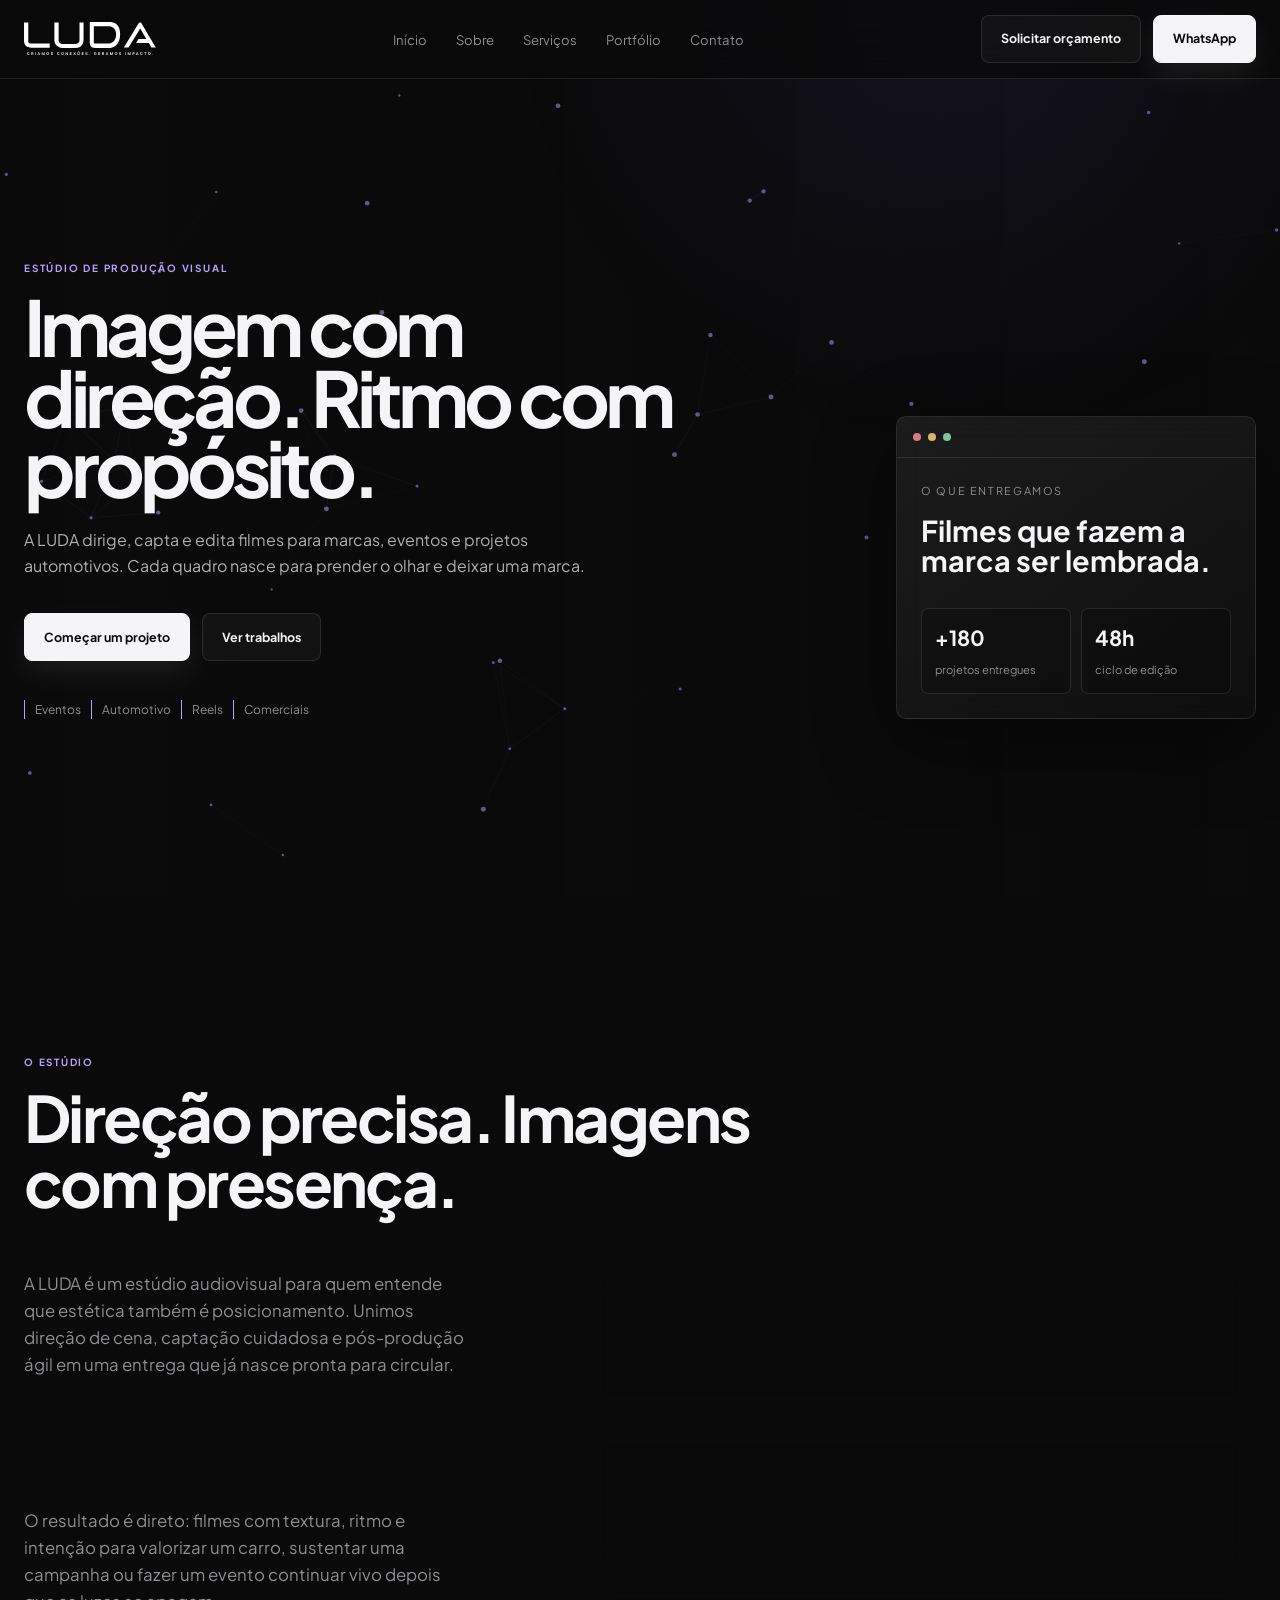
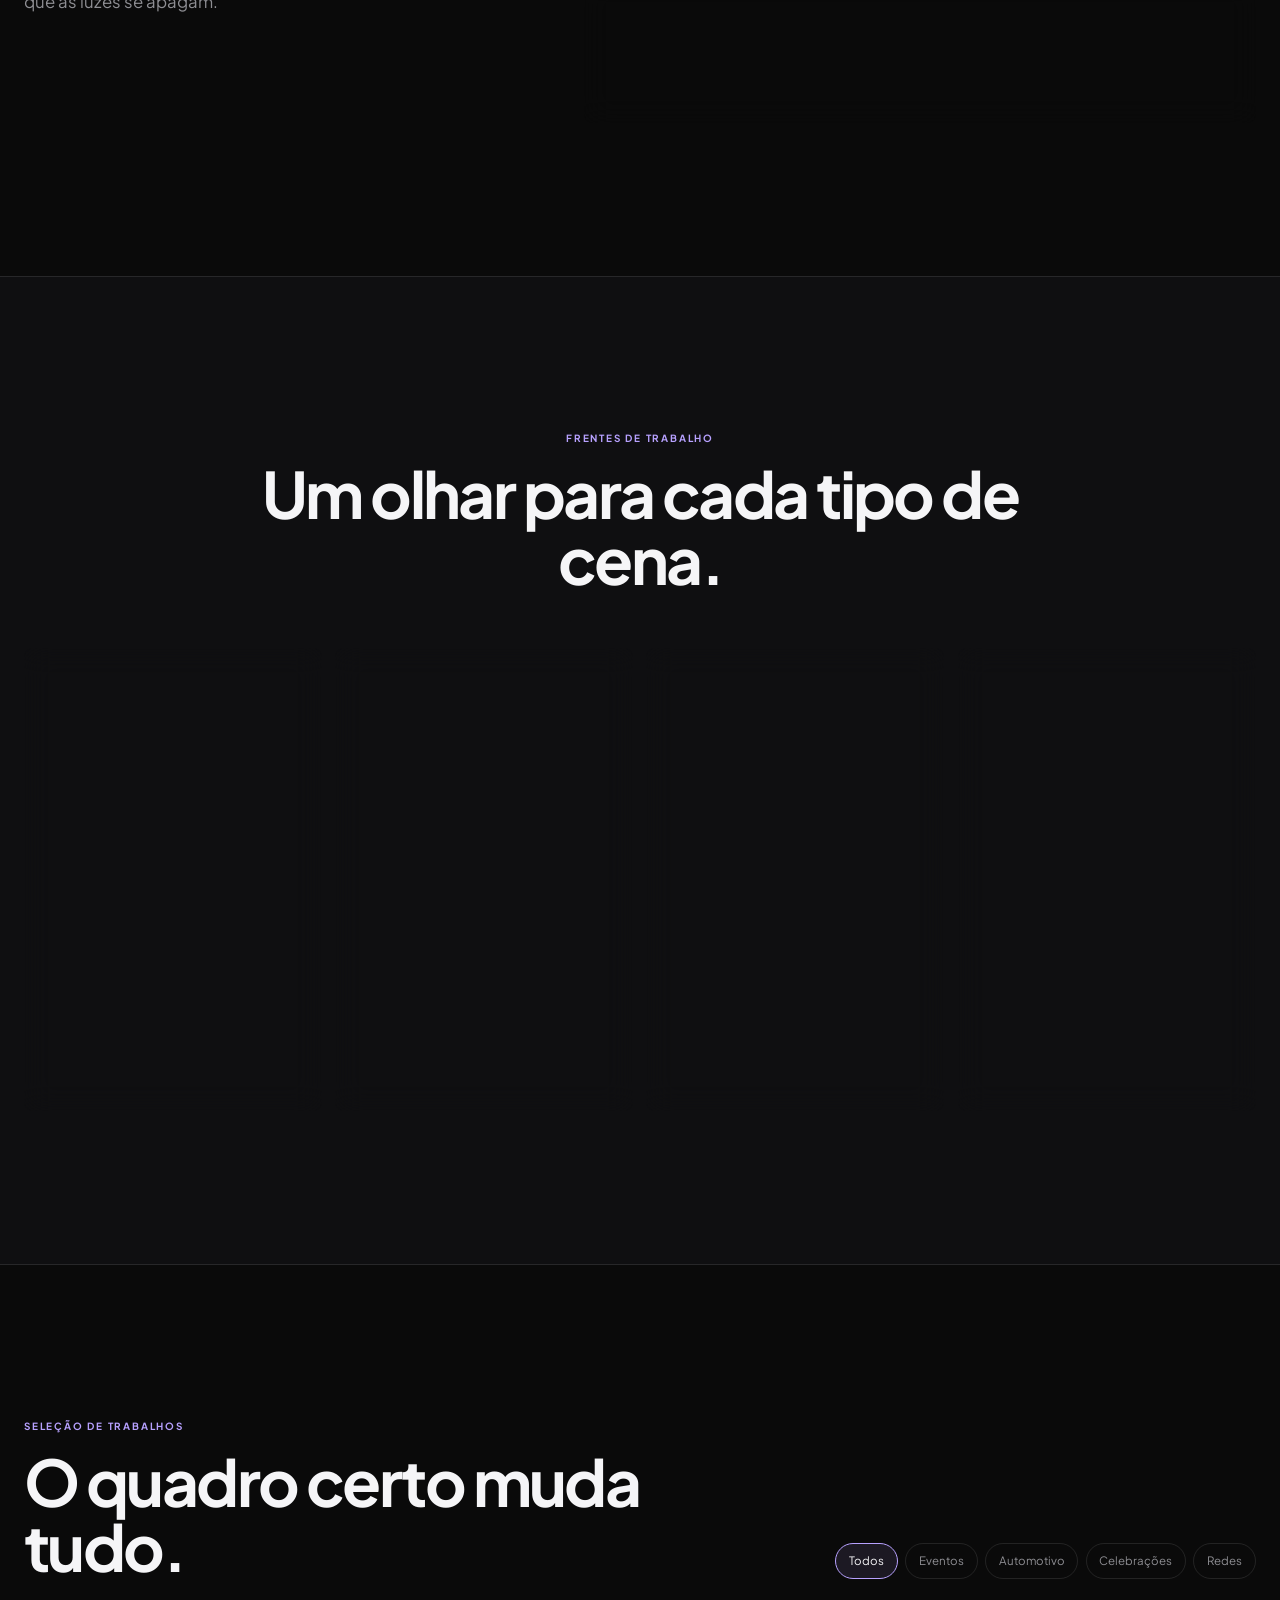
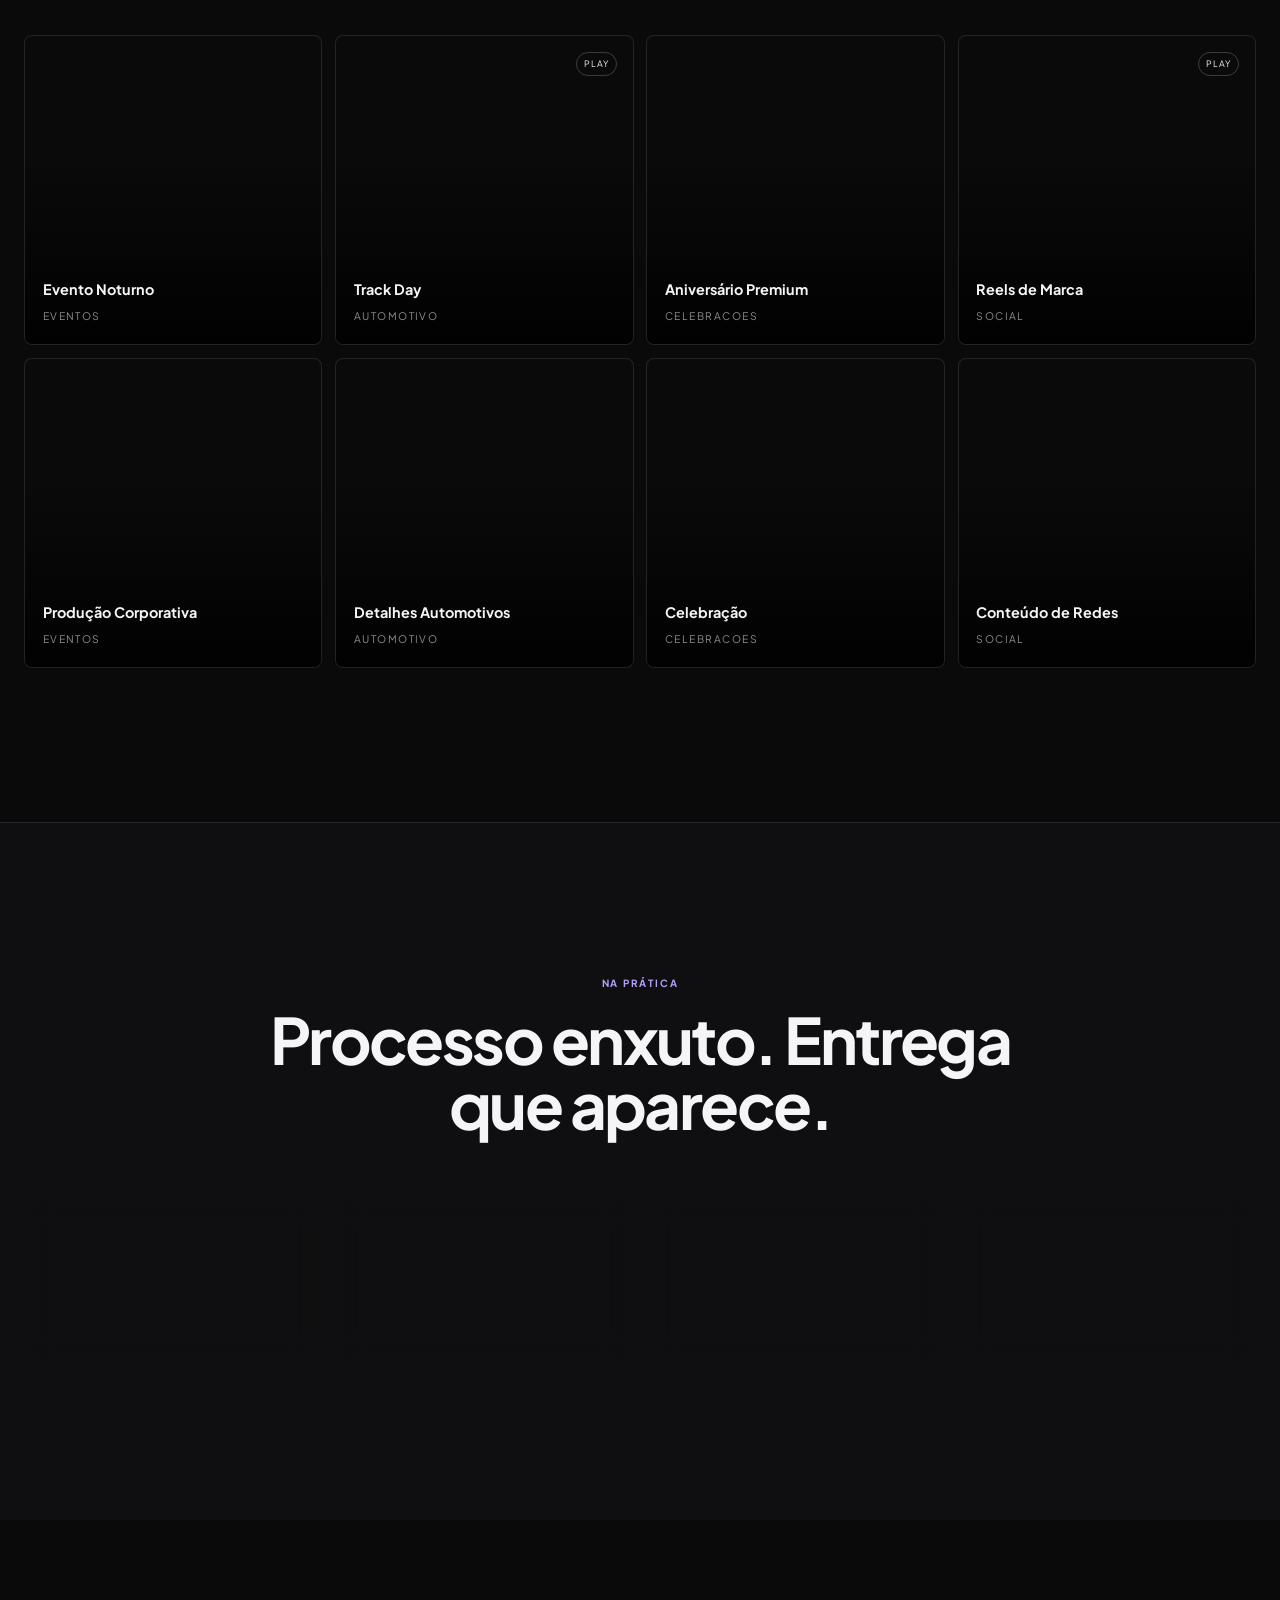
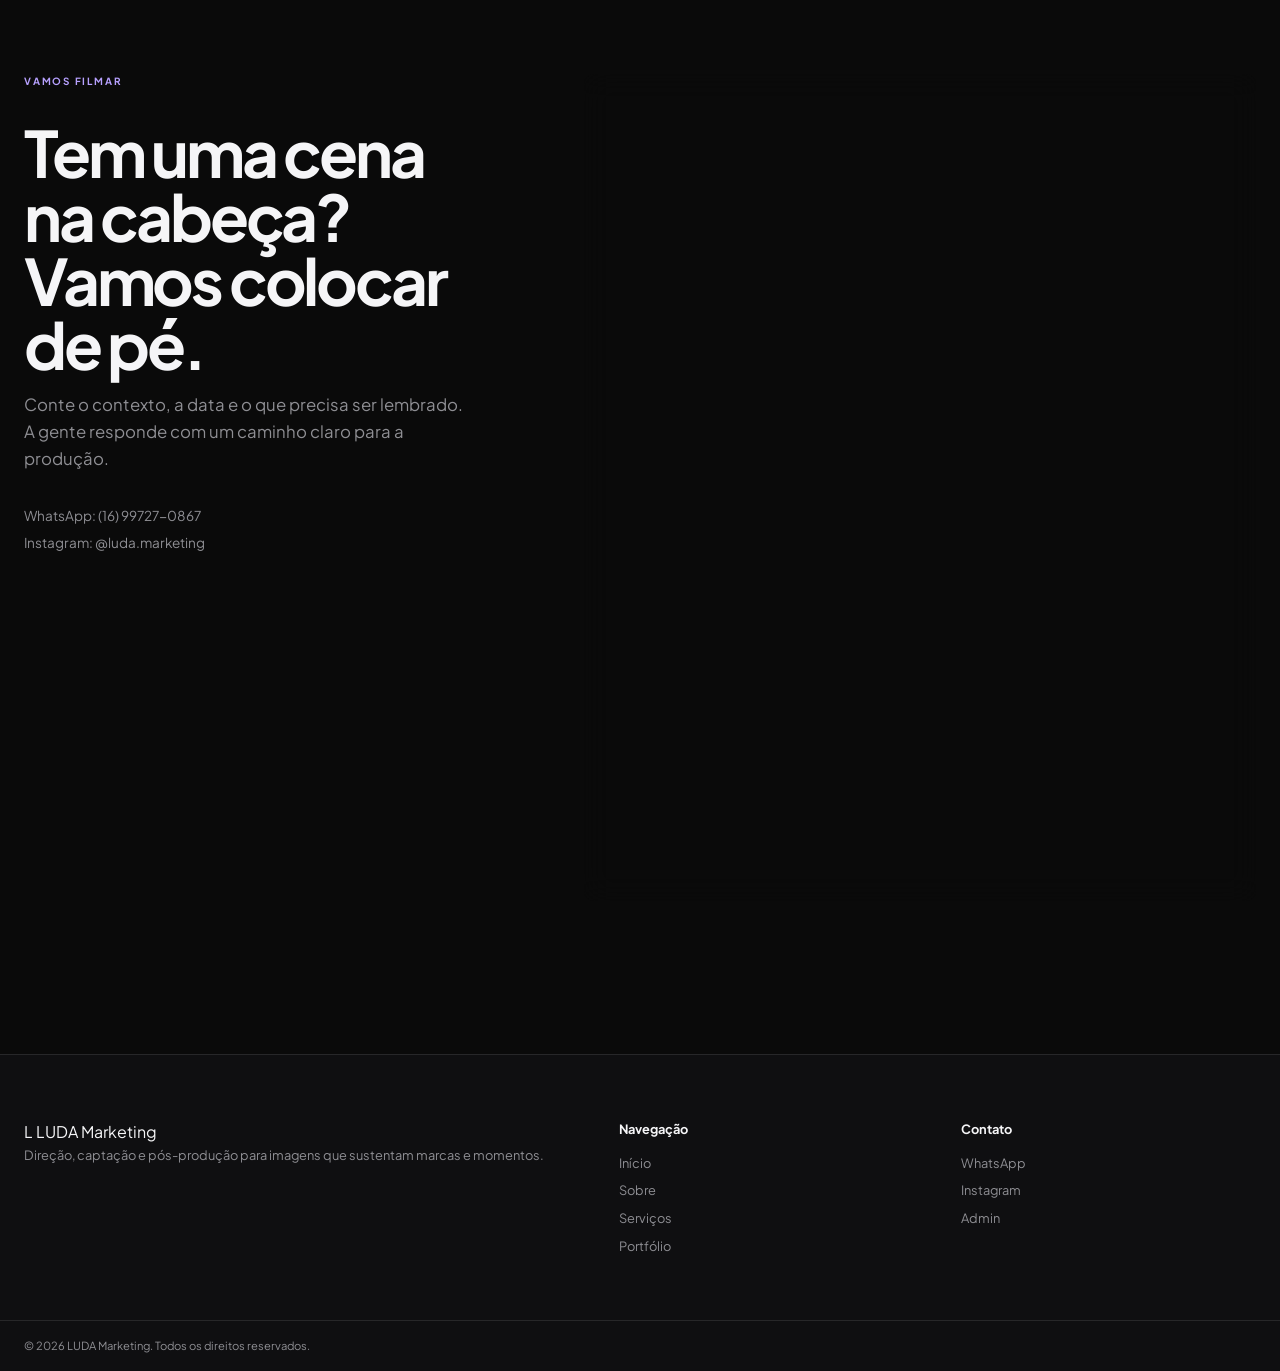
==== index.html @ 4f16ae22 "Initial LUDA Marketing website" ====
<!DOCTYPE html>
<html lang="pt-BR">
  <head>
    <meta charset="UTF-8" />
    <meta name="viewport" content="width=device-width, initial-scale=1.0" />
    <meta
      name="description"
      content="LUDA Marketing — direção, captação e pós-produção audiovisual para marcas, eventos e automotivo."
    />
    <title>LUDA Marketing</title>
    <link rel="preconnect" href="https://fonts.googleapis.com" />
    <link rel="preconnect" href="https://fonts.gstatic.com" crossorigin />
    <link
      href="https://fonts.googleapis.com/css2?family=Plus+Jakarta+Sans:wght@400;500;600;700;800&display=swap"
      rel="stylesheet"
    />
    <link rel="stylesheet" href="css/styles.css" />
  </head>
  <body>
    <header class="site-header">
      <div class="container nav-wrap">
        <a href="#top" class="brand" aria-label="LUDA Marketing home">
          <img class="brand-logo" src="assets/logo.svg" alt="LUDA Marketing" />
        </a>

        <nav class="main-nav" aria-label="Navegação principal">
          <a href="#inicio">Início</a>
          <a href="#sobre">Sobre</a>
          <a href="#servicos">Serviços</a>
          <a href="#portfolio">Portfólio</a>
          <a href="#contato">Contato</a>
        </nav>

        <div class="nav-actions">
          <a class="btn btn-ghost" href="#contato">Solicitar orçamento</a>
          <a class="btn btn-primary" href="https://wa.me/5516997270867" target="_blank" rel="noreferrer">WhatsApp</a>
        </div>

        <button type="button" class="menu-toggle" aria-label="Abrir menu" aria-expanded="false">
          <span></span>
          <span></span>
          <span></span>
        </button>
      </div>
    </header>

    <main id="inicio">
      <section class="hero section">
        <div class="hero-bg"></div>
        <canvas class="hero-network" id="heroNetwork" aria-hidden="true"></canvas>
        <div class="container hero-inner">
          <div class="hero-copy">
            <p class="eyebrow">Estúdio de produção visual</p>
            <h1>Imagem com direção. Ritmo com propósito.</h1>
            <p class="hero-text">
              A LUDA dirige, capta e edita filmes para marcas, eventos e projetos automotivos. Cada quadro
              nasce para prender o olhar e deixar uma marca.
            </p>

            <div class="hero-actions">
              <a class="btn btn-primary" href="#contato">Começar um projeto</a>
              <a class="btn btn-secondary" href="#portfolio">Ver trabalhos</a>
            </div>

            <ul class="hero-pills" aria-label="Especialidades">
              <li>Eventos</li>
              <li>Automotivo</li>
              <li>Reels</li>
              <li>Comerciais</li>
            </ul>
          </div>

          <div class="hero-panel">
            <div class="panel-card glass-card">
              <div class="panel-topline">
                <span class="dot dot-red"></span>
                <span class="dot dot-yellow"></span>
                <span class="dot dot-green"></span>
              </div>
              <div class="panel-body">
                <p class="panel-label">O que entregamos</p>
                <h2>Filmes que fazem a marca ser lembrada.</h2>
                <div class="panel-metrics">
                  <div>
                    <strong>+180</strong>
                    <span>projetos entregues</span>
                  </div>
                  <div>
                    <strong>48h</strong>
                    <span>ciclo de edição</span>
                  </div>
                </div>
              </div>
            </div>
          </div>
        </div>
      </section>

      <section id="sobre" class="section about">
        <div class="container">
          <div class="section-heading">
            <p class="eyebrow">O estúdio</p>
            <h2>Direção precisa. Imagens com presença.</h2>
          </div>

          <div class="about-grid">
            <div class="about-copy">
              <p>
                A LUDA é um estúdio audiovisual para quem entende que estética também é posicionamento. Unimos
                direção de cena, captação cuidadosa e pós-produção ágil em uma entrega que já nasce pronta para circular.
              </p>
              <p>
                O resultado é direto: filmes com textura, ritmo e intenção para valorizar um carro, sustentar uma
                campanha ou fazer um evento continuar vivo depois que as luzes se apagam.
              </p>
            </div>

            <div class="about-points">
              <div class="point-card">
                <span class="point-number">01</span>
                <h3>Direção de cena</h3>
                <p>Enquadramento, movimento e luz trabalhando a favor da história.</p>
              </div>

              <div class="point-card">
                <span class="point-number">02</span>
                <h3>Pós-produção precisa</h3>
                <p>Montagem, cor e sound design no ponto certo, sem excesso.</p>
              </div>

              <div class="point-card">
                <span class="point-number">03</span>
                <h3>Feito para circular</h3>
                <p>Filmes e cortes verticais pensados para atenção, autoridade e tração.</p>
              </div>
            </div>
          </div>
        </div>
      </section>

      <section id="servicos" class="section services">
        <div class="container">
          <div class="section-heading center">
            <p class="eyebrow">Frentes de trabalho</p>
            <h2>Um olhar para cada tipo de cena.</h2>
          </div>

          <div class="services-grid">
            <article class="service-card">
              <div class="service-visual visual-eventos"></div>
              <div class="service-copy">
                <h3>Eventos</h3>
                <p>O pulso do evento, a atmosfera e os momentos que merecem replay.</p>
                <ul>
                  <li>Coverage completo</li>
                  <li>Recortes para redes</li>
                  <li>Highlights premium</li>
                </ul>
              </div>
            </article>

            <article class="service-card">
              <div class="service-visual visual-automotivo"></div>
              <div class="service-copy">
                <h3>Garagens &amp; Automotivo</h3>
                <p>Textura, detalhe e movimento para colocar o carro no centro do quadro.</p>
                <ul>
                  <li>Ensaio em movimento</li>
                  <li>Detalhes premium</li>
                  <li>Vídeos de impacto</li>
                </ul>
              </div>
            </article>

            <article class="service-card">
              <div class="service-visual visual-aniversarios"></div>
              <div class="service-copy">
                <h3>Aniversários &amp; Celebrações</h3>
                <p>Uma narrativa íntima e elegante para a energia que não cabe em um álbum.</p>
                <ul>
                  <li>Captação emocional</li>
                  <li>Ritmo de edição</li>
                  <li>Momento sem perder energia</li>
                </ul>
              </div>
            </article>

            <article class="service-card">
              <div class="service-visual visual-social"></div>
              <div class="service-copy">
                <h3>Reels &amp; Teasers</h3>
                <p>Cortes verticais com começo, tensão e final. Conteúdo que segura a atenção.</p>
                <ul>
                  <li>Vídeos curtos</li>
                  <li>Reels e teasers</li>
                  <li>Conteúdo viralizável</li>
                </ul>
              </div>
            </article>
          </div>
        </div>
      </section>

      <section id="portfolio" class="section portfolio">
        <div class="container">
          <div class="section-heading inline-heading">
            <div>
              <p class="eyebrow">Seleção de trabalhos</p>
              <h2>O quadro certo muda tudo.</h2>
            </div>
            <div class="filter-group" aria-label="Filtros do portfólio">
              <button type="button" class="filter-btn active" data-filter="all">Todos</button>
              <button type="button" class="filter-btn" data-filter="eventos">Eventos</button>
              <button type="button" class="filter-btn" data-filter="automotivo">Automotivo</button>
              <button type="button" class="filter-btn" data-filter="celebracoes">Celebrações</button>
              <button type="button" class="filter-btn" data-filter="social">Redes</button>
            </div>
          </div>

          <div class="gallery-grid" id="galleryGrid"></div>
        </div>
      </section>

      <section class="section metrics">
        <div class="container">
          <div class="section-heading center">
            <p class="eyebrow">Na prática</p>
            <h2>Processo enxuto. Entrega que aparece.</h2>
          </div>

          <div class="metrics-grid">
            <div class="metric-card">
              <strong>4K</strong>
              <span>Captação em alta resolução</span>
            </div>
            <div class="metric-card">
              <strong>48h</strong>
              <span>prazo médio de edição</span>
            </div>
            <div class="metric-card">
              <strong>+180</strong>
              <span>projetos entregues</span>
            </div>
            <div class="metric-card">
              <strong>360°</strong>
              <span>da pré à pós-produção</span>
            </div>
          </div>
        </div>
      </section>

      <section id="contato" class="section contact">
        <div class="container contact-grid">
          <div class="contact-copy">
            <p class="eyebrow">Vamos filmar</p>
            <h2>Tem uma cena na cabeça? Vamos colocar de pé.</h2>
            <p>
              Conte o contexto, a data e o que precisa ser lembrado. A gente responde com um caminho claro para a produção.
            </p>
            <div class="contact-info">
              <a href="https://wa.me/5516997270867" target="_blank" rel="noreferrer">WhatsApp: (16) 99727-0867</a>
              <a href="https://instagram.com/luda.marketing" target="_blank" rel="noreferrer">Instagram: @luda.marketing</a>
            </div>
          </div>

          <form id="lead-form" class="lead-form" novalidate>
            <p class="contact-cta-label">Briefing rápido</p>
            <h3>Conte o que você precisa.</h3>
            <p class="form-intro">Ao enviar, suas respostas serão organizadas e abertas no WhatsApp da LUDA.</p>

            <div class="field-row">
              <label>
                <span>Seu nome</span>
                <input type="text" name="name" placeholder="Como podemos chamar você?" required />
              </label>
              <label>
                <span>WhatsApp</span>
                <input type="tel" name="phone" placeholder="(16) 99999-9999" required />
              </label>
            </div>

            <div class="field-row">
              <label>
                <span>Tipo de produção</span>
                <select name="service_type" required>
                  <option value="">Selecione</option>
                  <option value="Evento">Evento</option>
                  <option value="Automotivo">Automotivo</option>
                  <option value="Celebração">Celebração</option>
                  <option value="Reels e conteúdo para redes">Reels e conteúdo para redes</option>
                  <option value="Filme ou campanha de marca">Filme ou campanha de marca</option>
                </select>
              </label>
              <label>
                <span>Data prevista</span>
                <input type="date" name="event_date" />
              </label>
            </div>

            <label>
              <span>Local previsto</span>
              <input type="text" name="location" placeholder="Cidade, espaço ou estúdio" />
            </label>

            <label>
              <span>Assunto do projeto</span>
              <input type="text" name="subject" placeholder="Ex.: lançamento de carro, festa de 15 anos..." required />
            </label>

            <label>
              <span>Ideias e detalhes</span>
              <textarea name="message" rows="4" placeholder="Referências, quantidade de vídeos, duração ou qualquer detalhe importante..." required></textarea>
            </label>

            <button type="submit" class="btn btn-primary">Enviar orçamento pelo WhatsApp</button>
            <p id="form-message" class="form-message" aria-live="polite"></p>
          </form>
        </div>
      </section>
    </main>

    <footer class="site-footer">
      <div class="container footer-grid">
        <div>
          <a href="#top" class="brand footer-brand" aria-label="LUDA Marketing home">
            <span class="brand-mark">L</span>
            <span class="brand-text">LUDA</span>
            <span class="brand-sub">Marketing</span>
          </a>
          <p>Direção, captação e pós-produção para imagens que sustentam marcas e momentos.</p>
        </div>

        <div>
          <h3>Navegação</h3>
          <ul>
            <li><a href="#inicio">Início</a></li>
            <li><a href="#sobre">Sobre</a></li>
            <li><a href="#servicos">Serviços</a></li>
            <li><a href="#portfolio">Portfólio</a></li>
          </ul>
        </div>

        <div>
          <h3>Contato</h3>
          <ul>
            <li><a href="https://wa.me/5516997270867" target="_blank" rel="noreferrer">WhatsApp</a></li>
            <li><a href="https://instagram.com/luda.marketing" target="_blank" rel="noreferrer">Instagram</a></li>
            <li><a href="admin.html">Admin</a></li>
          </ul>
        </div>
      </div>

      <div class="footer-bottom">
        <div class="container">
          <p>© 2026 LUDA Marketing. Todos os direitos reservados.</p>
        </div>
      </div>
    </footer>

    <div id="lightbox" class="lightbox" aria-hidden="true">
      <button class="lightbox-close" aria-label="Fechar">×</button>
      <div class="lightbox-content">
        <div class="lightbox-header">
          <span class="lightbox-title" id="lightboxTitle">LUDA</span>
        </div>
        <img src="" alt="" id="lightboxImage" />
        <video id="lightboxVideo" controls playsinline></video>
        <div class="lightbox-nav">
          <button type="button" class="lightbox-arrow" id="lightboxPrev" aria-label="Imagem anterior">&#8249;</button>
          <button type="button" class="lightbox-arrow" id="lightboxNext" aria-label="Próxima imagem">&#8250;</button>
        </div>
      </div>
    </div>

    <script src="https://cdn.jsdelivr.net/npm/@supabase/supabase-js@2"></script>
    <script src="js/supabaseClient.js"></script>
    <script src="js/main.js"></script>
  </body>
</html>
---- css/styles.css ----
:root {
  --bg: #0a0a0a;
  --bg-soft: #0f0f11;
  --surface: rgba(28, 28, 31, 0.72);
  --text: #f5f5f7;
  --muted: #8e8e93;
  --line: rgba(255, 255, 255, 0.1);
  --line-bright: rgba(255, 255, 255, 0.2);
  --accent: #b7a1ff;
  --accent-strong: #8064e8;
  --success: #9ee6bd;
  --container: min(1240px, calc(100% - 3rem));
  --section-space: clamp(6rem, 12vw, 11rem);
  --ease: cubic-bezier(0.16, 1, 0.3, 1);
  --shadow: 0 24px 80px rgba(0, 0, 0, 0.42);
}

* { box-sizing: border-box; margin: 0; padding: 0; }
html { scroll-behavior: smooth; }
body { min-width: 320px; background: var(--bg); color: var(--text); font-family: 'Plus Jakarta Sans', sans-serif; line-height: 1.6; }
body::after { content: ''; position: fixed; inset: 0; pointer-events: none; z-index: 0; background: radial-gradient(circle at 75% 0%, rgba(128, 100, 232, .09), transparent 28rem); }
img { max-width: 100%; display: block; } a { color: inherit; text-decoration: none; } button, input, select, textarea { font: inherit; } button { cursor: pointer; }
.container { width: var(--container); margin: 0 auto; }
.section { padding: var(--section-space) 0; position: relative; }
.eyebrow { color: var(--accent); font-size: .62rem; font-weight: 700; letter-spacing: .18em; text-transform: uppercase; margin-bottom: .9rem; }
.section-heading { margin-bottom: 3.5rem; } .section-heading h2 { max-width: 760px; font-size: clamp(2.2rem, 5vw, 4.4rem); line-height: 1.02; letter-spacing: -.04em; font-weight: 700; } .section-heading.center { text-align: center; } .section-heading.center h2 { margin: 0 auto; }
.inline-heading { display: flex; justify-content: space-between; align-items: end; gap: 2rem; }
.site-header { position: sticky; top: 0; z-index: 100; background: rgba(10, 10, 10, .78); backdrop-filter: blur(18px); border-bottom: 1px solid var(--line); }
.nav-wrap { min-height: 78px; display: flex; align-items: center; justify-content: space-between; gap: 2rem; } .brand-logo { width: 132px; filter: grayscale(1) brightness(3); }
.main-nav { display: flex; gap: 1.8rem; color: var(--muted); font-size: .82rem; } .main-nav a, .contact-info a, .site-footer a { transition: color .4s var(--ease); } .main-nav a:hover, .main-nav a:focus-visible, .contact-info a:hover, .site-footer a:hover { color: var(--text); }
.nav-actions, .hero-actions, .submit-row { display: flex; flex-wrap: wrap; align-items: center; gap: .7rem; }
.btn { position: relative; overflow: hidden; display: inline-flex; align-items: center; justify-content: center; min-height: 48px; border: 1px solid var(--line); border-radius: 8px; padding: .75rem 1.2rem; font-size: .78rem; font-weight: 700; transition: transform .5s var(--ease), background .5s var(--ease), border-color .5s var(--ease), box-shadow .5s var(--ease); }
.btn::after { content: ''; position: absolute; inset: 0; background: linear-gradient(110deg, transparent 30%, rgba(255,255,255,.35), transparent 70%); transform: translateX(-130%); transition: transform .8s var(--ease); }
.btn:hover::after, .btn:focus-visible::after { transform: translateX(130%); }
.btn:hover, .btn:focus-visible { transform: translateY(-3px); border-color: var(--line-bright); } .btn-primary { color: #0a0a0a; background: var(--text); border-color: var(--text); box-shadow: 0 12px 30px rgba(255,255,255,.08); } .btn-primary:hover, .btn-primary:focus-visible { background: var(--accent); border-color: var(--accent); box-shadow: 0 16px 36px rgba(128,100,232,.22); } .btn-secondary, .btn-ghost { background: rgba(255,255,255,.035); color: var(--text); }
.menu-toggle { display: none; width: 44px; height: 44px; border: 1px solid var(--line); border-radius: 8px; background: transparent; } .menu-toggle span { display: block; width: 18px; height: 1px; margin: 4px auto; background: var(--text); }
.hero { min-height: min(850px, calc(100vh - 78px)); display: flex; align-items: center; overflow: hidden; isolation: isolate; } .hero-bg { position: absolute; inset: -4%; background: linear-gradient(90deg, rgba(10,10,10,.98) 0%, rgba(10,10,10,.84) 48%, rgba(10,10,10,.48)), url('https://images.unsplash.com/photo-1492684223066-81342ee5ff30?auto=format&fit=crop&w=1800&q=85') center/cover; filter: saturate(.55); animation: hero-drift 22s ease-in-out infinite alternate; transform: scale(1.04); } .hero-bg::after { content: ''; position: absolute; inset: 0; background: linear-gradient(105deg, transparent 20%, rgba(183,161,255,.08) 50%, transparent 80%); transform: translateX(-100%); animation: hero-sweep 14s ease-in-out infinite; } .hero-network { position: absolute; inset: 0; z-index: 0; width: 100%; height: 100%; opacity: .72; pointer-events: none; }
.hero-inner { position: relative; z-index: 1; display: grid; grid-template-columns: 1.25fr .75fr; gap: 4rem; align-items: end; } .hero-copy { max-width: 800px; } .hero-copy h1 { max-width: 680px; font-size: clamp(2.8rem, 6vw, 5.8rem); line-height: .92; letter-spacing: -.065em; margin-bottom: 1.5rem; } .hero-text { max-width: 570px; color: rgba(245,245,247,.7); font-size: 1rem; margin-bottom: 2.2rem; } .hero-actions { margin-bottom: 2.4rem; } .hero-pills { display: flex; flex-wrap: wrap; gap: .6rem; list-style: none; } .hero-pills li { color: var(--muted); border-left: 1px solid var(--accent); padding-left: .65rem; font-size: .75rem; }
.hero-panel { justify-self: end; width: min(100%, 360px); } .glass-card, .point-card, .service-card, .metric-card, .lead-form, .admin-card { background: linear-gradient(145deg, rgba(255,255,255,.075), rgba(255,255,255,.018)); border: 1px solid var(--line); box-shadow: var(--shadow); backdrop-filter: blur(14px); } .glass-card { border-radius: 10px; overflow: hidden; } .panel-topline { display: flex; gap: .45rem; padding: 1rem; border-bottom: 1px solid var(--line); } .dot { width: 8px; height: 8px; border-radius: 50%; background: var(--muted); } .dot-red { background: #d77c7c; } .dot-yellow { background: #d9b46c; } .dot-green { background: #7dc59b; } .panel-body { padding: 1.5rem; } .panel-label { color: var(--muted); font-size: .68rem; letter-spacing: .15em; text-transform: uppercase; } .panel-body h2 { font-size: 1.8rem; line-height: 1.05; margin: 1rem 0 2rem; } .panel-metrics { display: grid; grid-template-columns: 1fr 1fr; gap: .6rem; } .panel-metrics div { padding: .8rem; background: rgba(0,0,0,.2); border: 1px solid var(--line); border-radius: 7px; } .panel-metrics strong { display: block; font-size: 1.3rem; } .panel-metrics span { color: var(--muted); font-size: .7rem; }
.about-grid, .contact-grid { display: grid; grid-template-columns: .8fr 1.2fr; gap: 7rem; } .about-copy, .contact-copy { color: var(--muted); font-size: 1.05rem; } .about-copy { display: grid; gap: 1.4rem; } .about-points { display: grid; gap: .7rem; } .point-card { border-radius: 9px; padding: 1.5rem; transition: transform .5s var(--ease), border-color .5s var(--ease); } .point-card:hover { transform: translateX(8px); border-color: var(--line-bright); } .point-number { color: var(--accent); font-size: .7rem; letter-spacing: .16em; } .point-card h3 { margin: .7rem 0 .35rem; font-size: 1.1rem; } .point-card p { color: var(--muted); font-size: .88rem; }
.services { background: var(--bg-soft); border-block: 1px solid var(--line); } .services-grid { display: grid; grid-template-columns: repeat(4, 1fr); gap: .8rem; } .service-card { border-radius: 9px; overflow: hidden; transition: transform .6s var(--ease), border-color .6s var(--ease); } .service-card:hover { transform: translateY(-8px); border-color: var(--line-bright); } .service-visual { height: 230px; background-position: center; background-size: cover; filter: grayscale(.35); transition: transform .8s var(--ease), filter .8s var(--ease); } .service-card:hover .service-visual { transform: scale(1.04); filter: grayscale(0); } .visual-eventos { background-image: url('https://images.unsplash.com/photo-1511578314322-379afb476865?auto=format&fit=crop&w=900&q=80'); } .visual-automotivo { background-image: url('https://images.unsplash.com/photo-1503376780353-7e6692767b70?auto=format&fit=crop&w=900&q=80'); } .visual-aniversarios { background-image: url('https://images.unsplash.com/photo-1529156069898-49953e39b3ac?auto=format&fit=crop&w=900&q=80'); } .visual-social { background-image: url('https://images.unsplash.com/photo-1492691527719-9d1e07e534b4?auto=format&fit=crop&w=900&q=80'); } .service-copy { padding: 1.3rem; } .service-copy h3 { font-size: 1.05rem; margin-bottom: .6rem; } .service-copy p { min-height: 86px; color: var(--muted); font-size: .82rem; } .service-copy ul { list-style: none; display: grid; gap: .35rem; color: var(--muted); font-size: .72rem; } .service-copy li::before { content: '↗'; color: var(--accent); margin-right: .5rem; }
.filter-group { display: flex; flex-wrap: wrap; gap: .45rem; } .filter-btn { color: var(--muted); background: transparent; border: 1px solid var(--line); border-radius: 999px; padding: .5rem .8rem; font-size: .72rem; transition: all .4s var(--ease); } .filter-btn.active, .filter-btn:hover { color: var(--text); border-color: var(--accent); background: rgba(183,161,255,.1); }
.gallery-grid { display: grid; grid-template-columns: repeat(4, 1fr); gap: .8rem; } .gallery-item { min-height: 310px; position: relative; overflow: hidden; border: 1px solid var(--line); border-radius: 8px; background-position: center; background-size: cover; cursor: pointer; transition: transform .6s var(--ease), border-color .6s var(--ease); } .gallery-item::before { content: ''; position: absolute; inset: 0; background: linear-gradient(180deg, transparent 38%, rgba(0,0,0,.88)); transition: background .6s var(--ease); } .gallery-item:hover { transform: translateY(-6px); border-color: var(--line-bright); } .gallery-item:hover::before { background: linear-gradient(180deg, rgba(0,0,0,.08), rgba(0,0,0,.9)); } .gallery-meta { position: absolute; inset: auto 0 0; z-index: 1; padding: 1.1rem; } .gallery-meta strong { display: block; font-size: .9rem; } .gallery-meta span { color: var(--muted); font-size: .65rem; letter-spacing: .14em; text-transform: uppercase; } .gallery-item.video::after { content: 'PLAY'; position: absolute; top: 1rem; right: 1rem; color: var(--text); border: 1px solid var(--line-bright); border-radius: 999px; padding: .25rem .45rem; font-size: .55rem; letter-spacing: .1em; }
.metrics { background: var(--bg-soft); border-top: 1px solid var(--line); } .metrics-grid { display: grid; grid-template-columns: repeat(4, 1fr); gap: .8rem; } .metric-card { border-radius: 8px; padding: 2rem 1rem; text-align: center; } .metric-card strong { display: block; color: var(--text); font-size: clamp(2rem, 4vw, 3.5rem); letter-spacing: -.06em; } .metric-card span { color: var(--muted); font-size: .75rem; }
.contact-grid { align-items: start; } .contact-copy { display: grid; gap: 1rem; } .contact-copy h2 { color: var(--text); font-size: clamp(2.3rem, 5vw, 4.5rem); line-height: 1; letter-spacing: -.05em; } .contact-info { display: grid; gap: .35rem; margin-top: 1rem; font-size: .85rem; } .lead-form { border-radius: 10px; padding: 1.5rem; } .field-row { display: grid; grid-template-columns: 1fr 1fr; gap: 1rem; } .lead-form label, .form-stack label { display: grid; gap: .5rem; margin-bottom: 1rem; } .lead-form span, .form-stack span, .media-upload-field > span { color: var(--muted); font-size: .72rem; } .lead-form input, .lead-form select, .lead-form textarea, .form-stack input, .form-stack textarea, .form-stack select, .admin-form input, .admin-form textarea, .admin-form select { width: 100%; color: var(--text); background: rgba(0,0,0,.22); border: 1px solid var(--line); border-radius: 7px; padding: .85rem .9rem; outline: 0; transition: border-color .4s var(--ease), box-shadow .4s var(--ease); } .lead-form input:focus, .lead-form select:focus, .lead-form textarea:focus, .form-stack input:focus, .form-stack textarea:focus, .form-stack select:focus { border-color: var(--accent); box-shadow: 0 0 0 3px rgba(183,161,255,.12); }
.contact-cta { display: grid; align-content: center; gap: 1rem; min-height: 280px; padding: clamp(1.5rem, 4vw, 3rem); border: 1px solid var(--line); border-radius: 10px; background: linear-gradient(135deg, rgba(183,161,255,.14), rgba(255,255,255,.025) 55%); box-shadow: var(--shadow); } .contact-cta-label { color: var(--accent); font-size: .65rem; letter-spacing: .16em; text-transform: uppercase; } .contact-cta h3, .lead-form h3 { font-size: clamp(1.8rem, 4vw, 3rem); line-height: 1; letter-spacing: -.04em; margin-bottom: .7rem; } .contact-cta > p:not(.contact-cta-label), .form-intro { max-width: 440px; color: var(--muted); font-size: .85rem; } .lead-form .contact-cta-label { display: block; margin-bottom: .5rem; }
.form-message { min-height: 1.5rem; margin-top: .8rem; color: var(--muted); font-size: .8rem; } .form-message.success { color: var(--success); } .form-message.error { color: #ff9d9d; } .site-footer { padding-top: 4rem; background: var(--bg-soft); border-top: 1px solid var(--line); } .footer-grid { display: grid; grid-template-columns: 1.3fr .7fr .7fr; gap: 3rem; padding-bottom: 4rem; } .footer-brand { margin-bottom: 1rem; } .footer-grid p, .site-footer li { color: var(--muted); font-size: .8rem; } .site-footer h3 { margin-bottom: .8rem; font-size: .8rem; } .site-footer ul { list-style: none; display: grid; gap: .45rem; } .footer-bottom { padding: 1rem 0; border-top: 1px solid var(--line); color: var(--muted); font-size: .7rem; }
.lightbox { position: fixed; inset: 0; z-index: 200; display: none; align-items: center; justify-content: center; padding: 1rem; background: rgba(0,0,0,.94); } .lightbox.active { display: flex; } .lightbox-content { position: relative; width: min(100%, 1000px); display: grid; place-items: center; } .lightbox-content img, .lightbox-content video { width: 100%; max-height: 80vh; object-fit: contain; border: 1px solid var(--line); border-radius: 8px; background: #000; } .lightbox-header { position: absolute; top: -2.8rem; left: 0; } .lightbox-title { color: var(--text); font-size: .75rem; letter-spacing: .14em; text-transform: uppercase; } .lightbox-nav { position: absolute; inset: 50% 0 auto; display: flex; justify-content: space-between; transform: translateY(-50%); pointer-events: none; } .lightbox-arrow, .lightbox-close { display: grid; place-items: center; width: 44px; height: 44px; color: var(--text); background: rgba(10,10,10,.8); border: 1px solid var(--line-bright); border-radius: 50%; } .lightbox-nav button { pointer-events: auto; } .lightbox-close { position: absolute; top: 1rem; right: 1rem; z-index: 201; font-size: 1.2rem; }
.admin-shell { min-height: 100vh; display: flex; align-items: center; justify-content: center; padding: 5rem 1.5rem; } .admin-card { width: min(1100px, 100%); border-radius: 10px; overflow: hidden; } .admin-header { display: flex; justify-content: space-between; align-items: center; gap: 1rem; padding: 1.4rem 1.6rem; border-bottom: 1px solid var(--line); } .admin-grid { display: grid; grid-template-columns: .9fr 1.1fr; gap: 1rem; padding: 1rem; } .admin-panel, .admin-form, .login-card { padding: 1.3rem; border: 1px solid var(--line); border-radius: 8px; background: rgba(255,255,255,.025); } .login-card { width: min(460px, 100%); margin: auto; } .form-stack { display: grid; gap: .6rem; } .admin-list { list-style: none; display: grid; gap: .6rem; margin-top: 1rem; } .admin-list li { display: flex; justify-content: space-between; align-items: center; gap: .7rem; padding: .7rem; border: 1px solid var(--line); border-radius: 7px; font-size: .8rem; } .delete-btn { color: #ffc1c1; background: rgba(255,100,100,.08); border: 1px solid rgba(255,100,100,.25); border-radius: 6px; padding: .45rem .65rem; font-size: .7rem; }
.media-upload-field { display: grid; gap: .55rem; } .media-dropzone { display: grid; place-items: center; gap: .35rem; min-height: 140px; padding: 1.2rem; text-align: center; border: 1px dashed var(--accent); border-radius: 8px; background: rgba(183,161,255,.06); cursor: pointer; } .media-dropzone:hover, .media-dropzone.is-dragging { background: rgba(183,161,255,.15); } .media-dropzone small, .media-preview-details small { color: var(--muted); font-size: .7rem; } .media-dropzone input { display: none; } .media-preview-list { display: grid; gap: .5rem; } .media-preview { display: grid; grid-template-columns: 58px minmax(0,1fr) auto; align-items: center; gap: .7rem; padding: .5rem; border: 1px solid var(--line); border-radius: 7px; } .media-preview-thumb { width: 58px; height: 48px; object-fit: cover; border-radius: 5px; background: #000; } .media-preview-details { min-width: 0; display: grid; gap: .15rem; } .media-preview-details strong { overflow: hidden; text-overflow: ellipsis; white-space: nowrap; font-size: .75rem; }
.hidden { display: none !important; } .reveal { opacity: 0; transform: translateY(28px); transition: opacity .9s var(--ease), transform .9s var(--ease); } .reveal.is-visible { opacity: 1; transform: none; } .stagger-item { transition-delay: calc(var(--index, 0) * 80ms); }
@keyframes hero-drift { 0% { transform: scale(1.04) translate3d(0, 0, 0); } 100% { transform: scale(1.1) translate3d(-1.5%, -1%, 0); } }
@keyframes hero-sweep { 0%, 35% { transform: translateX(-100%); opacity: 0; } 48% { opacity: 1; } 65%, 100% { transform: translateX(100%); opacity: 0; } }
@keyframes panel-float { 0%, 100% { transform: translateY(0); } 50% { transform: translateY(-10px); } }
.hero-panel { animation: panel-float 7s ease-in-out infinite; }
@media (max-width: 980px) { .hero-inner, .about-grid, .contact-grid { grid-template-columns: 1fr; gap: 3rem; } .hero-panel { justify-self: start; } .services-grid, .gallery-grid { grid-template-columns: repeat(2, 1fr); } .admin-grid { grid-template-columns: 1fr; } }
@media (max-width: 760px) { :root { --container: min(100% - 2rem, 600px); } .main-nav, .nav-actions { display: none; } .menu-toggle { display: block; } .site-header.is-open .main-nav { display: grid; position: absolute; top: 78px; left: 0; right: 0; padding: 1.2rem; background: var(--bg-soft); border-bottom: 1px solid var(--line); } .site-header.is-open .nav-actions { display: flex; position: absolute; top: 250px; left: 1rem; right: 1rem; } .hero { min-height: 760px; align-items: end; padding-bottom: 5rem; } .hero-inner { gap: 2.5rem; } .hero-panel { width: min(100%, 330px); } .hero-copy h1 { font-size: clamp(3.2rem, 16vw, 5.5rem); } .services-grid, .gallery-grid, .metrics-grid, .field-row, .footer-grid { grid-template-columns: 1fr; } .inline-heading { align-items: start; flex-direction: column; } .gallery-item { min-height: 260px; } .service-copy p { min-height: auto; } }
@media (prefers-reduced-motion: reduce) { html { scroll-behavior: auto; } *, *::before, *::after { animation-duration: .01ms !important; transition-duration: .01ms !important; } .reveal { opacity: 1; transform: none; } }
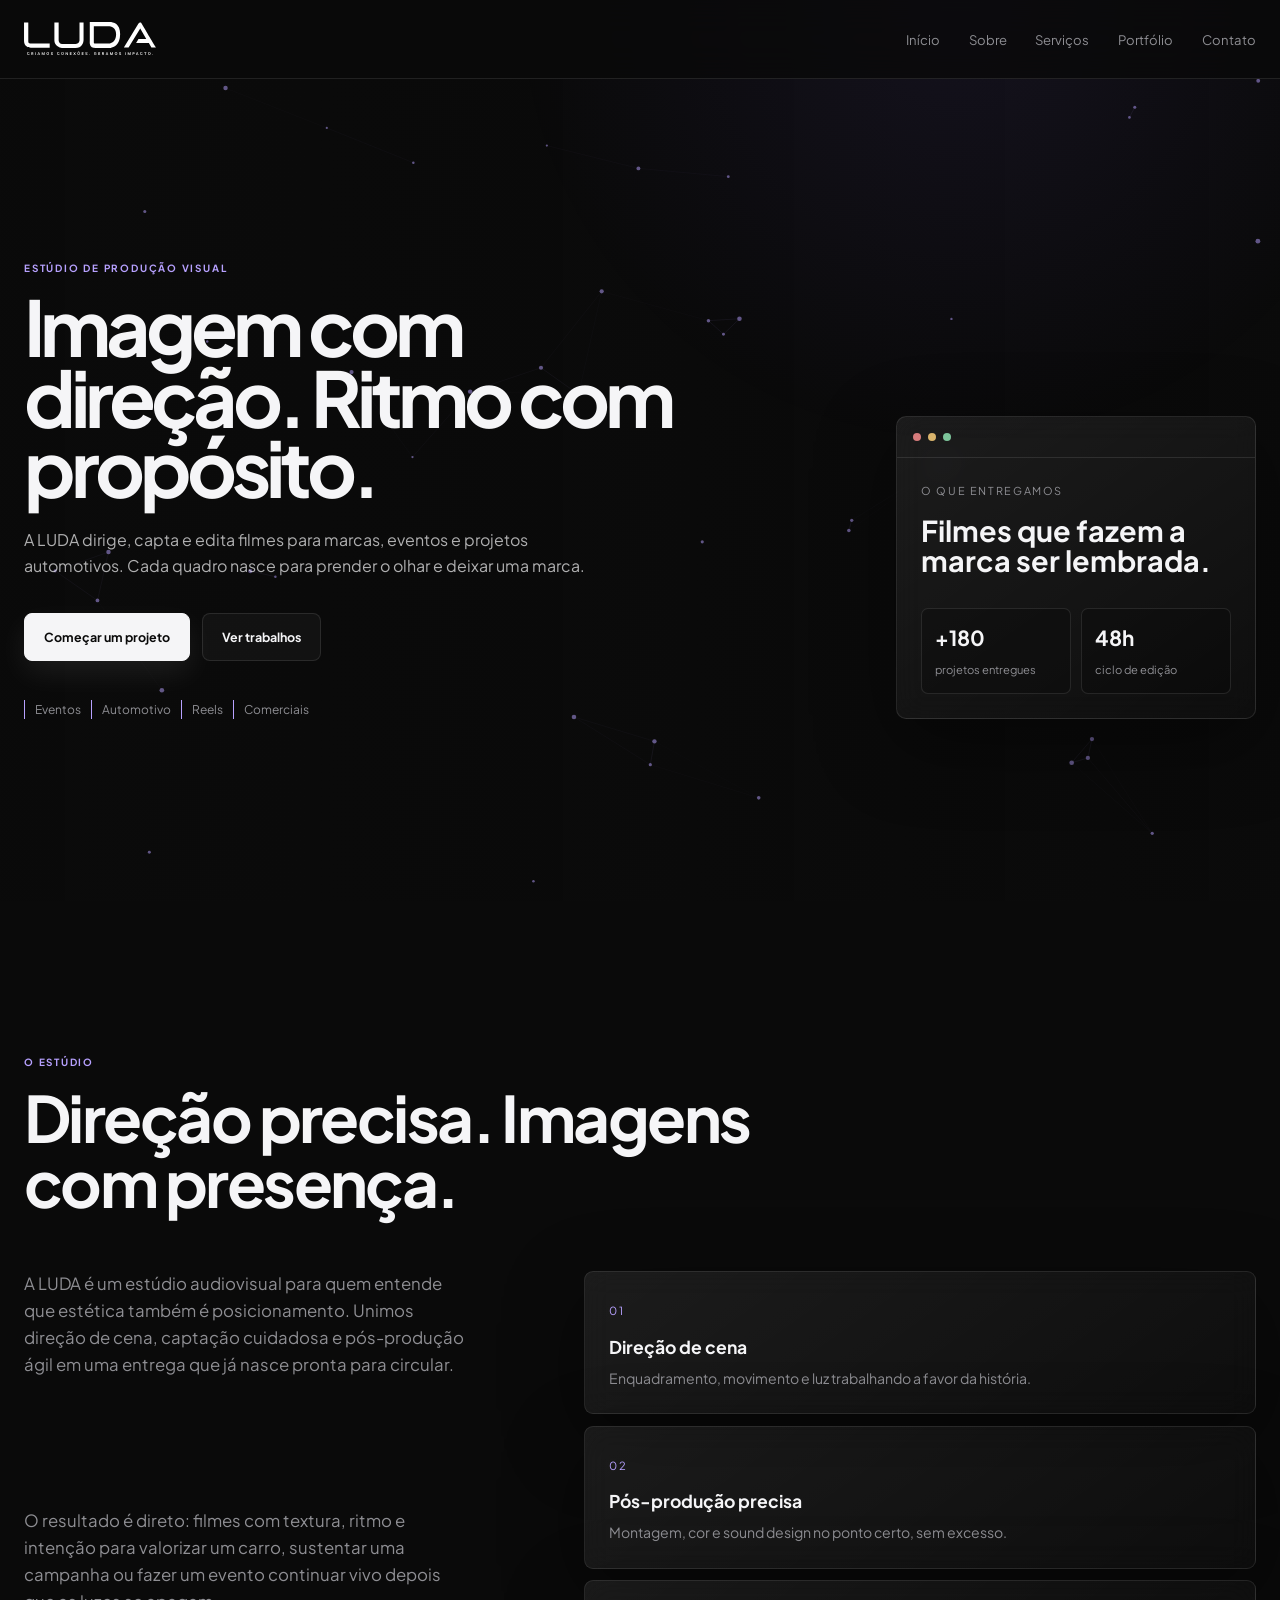
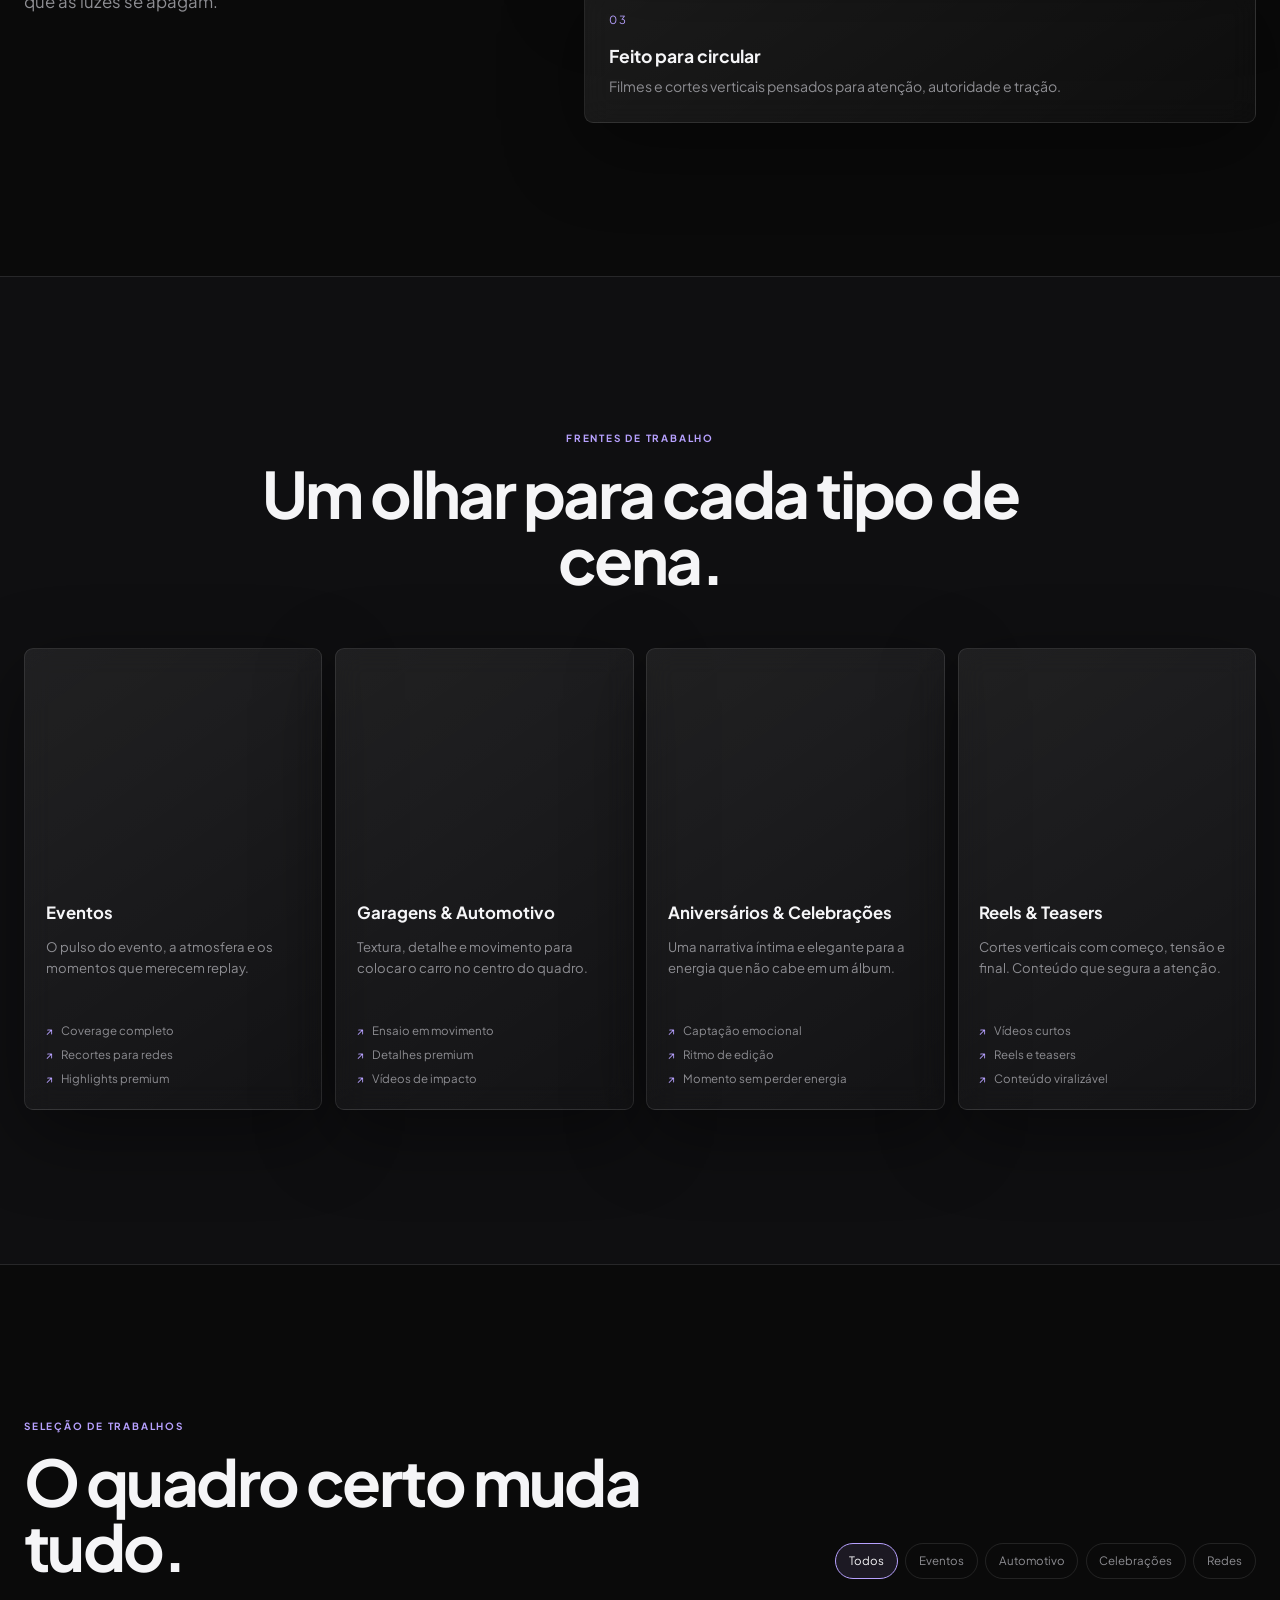
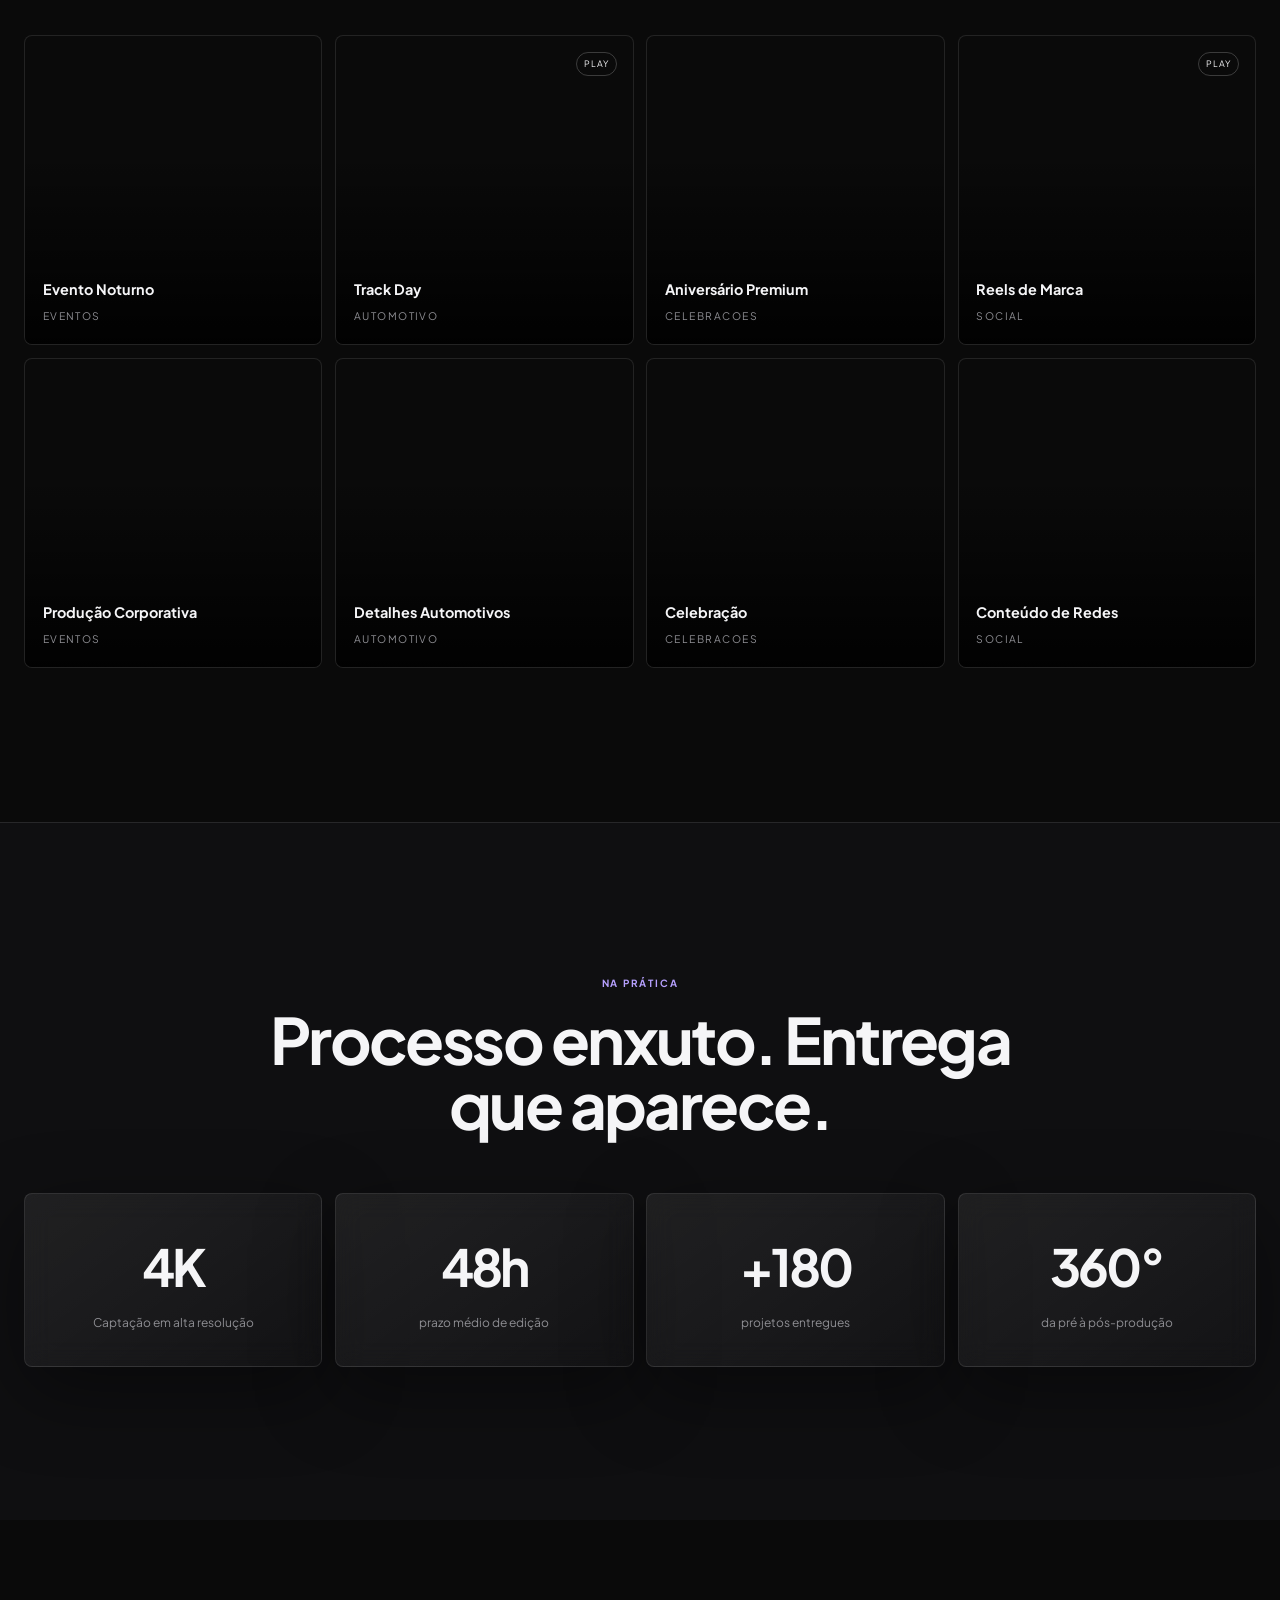
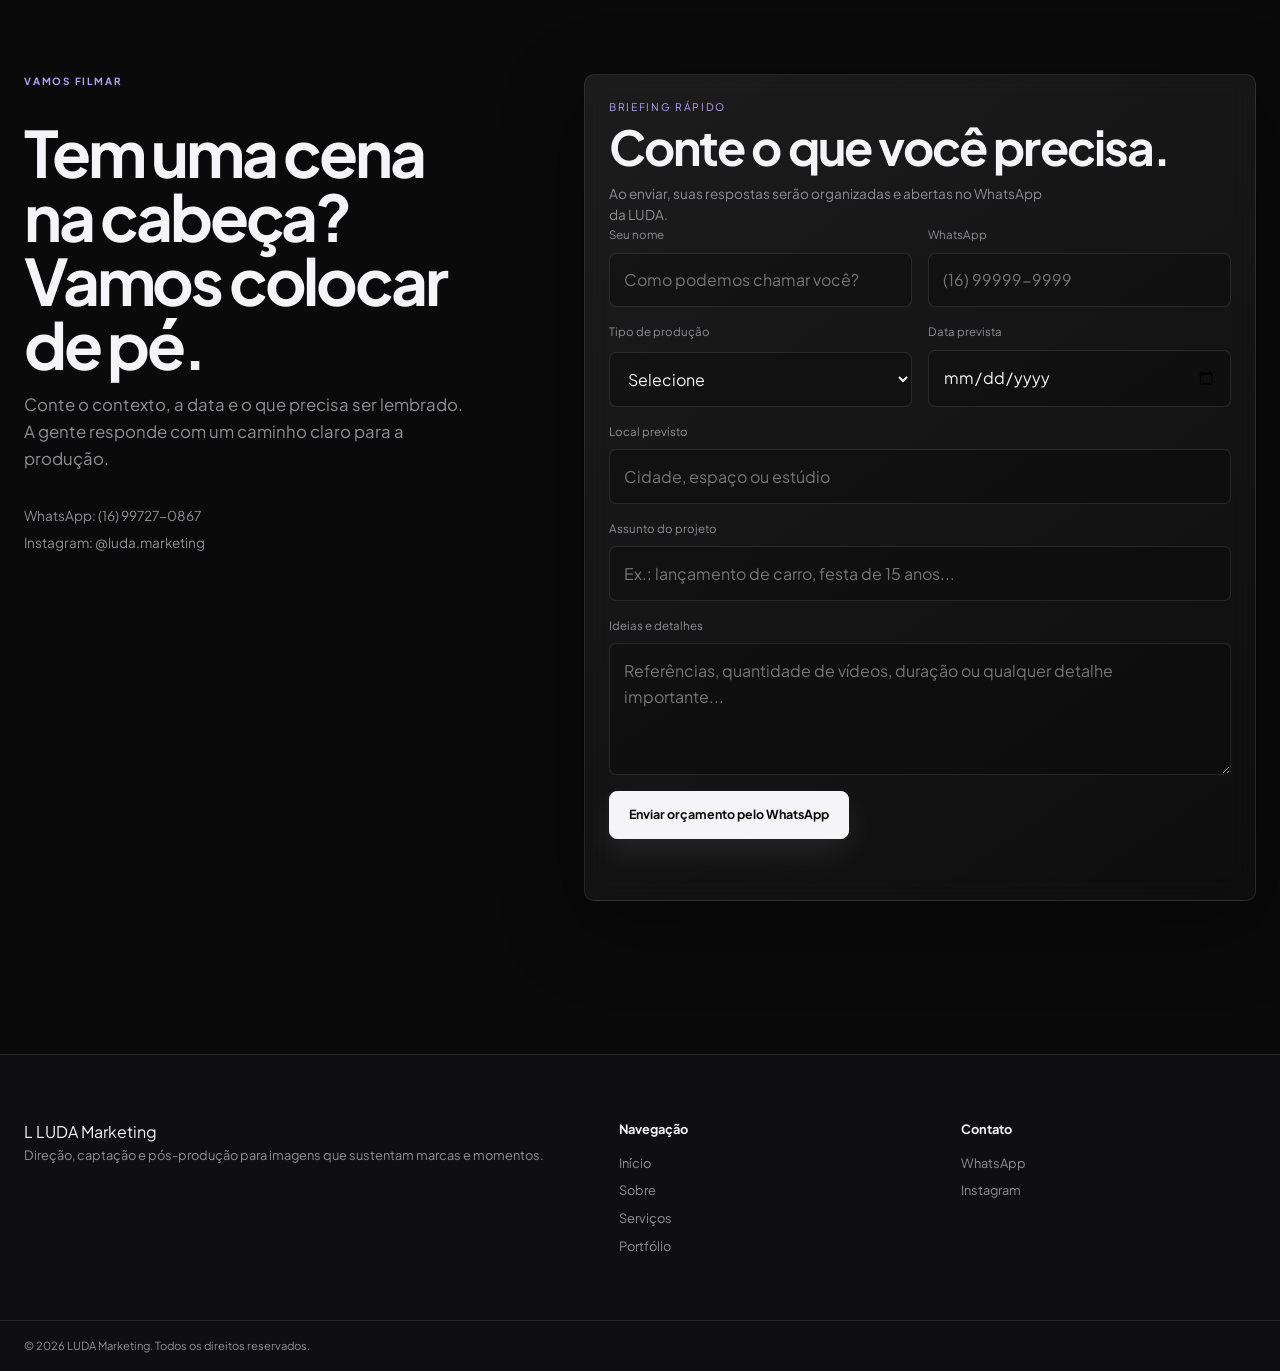
==== commit b1f494ce: "correção botões" ====
--- a/index.html
+++ b/index.html
@@ -31,11 +31,6 @@
           <a href="#contato">Contato</a>
         </nav>
 
-        <div class="nav-actions">
-          <a class="btn btn-ghost" href="#contato">Solicitar orçamento</a>
-          <a class="btn btn-primary" href="https://wa.me/5516997270867" target="_blank" rel="noreferrer">WhatsApp</a>
-        </div>
-
         <button type="button" class="menu-toggle" aria-label="Abrir menu" aria-expanded="false">
           <span></span>
           <span></span>
@@ -345,7 +340,6 @@
           <ul>
             <li><a href="https://wa.me/5516997270867" target="_blank" rel="noreferrer">WhatsApp</a></li>
             <li><a href="https://instagram.com/luda.marketing" target="_blank" rel="noreferrer">Instagram</a></li>
-            <li><a href="admin.html">Admin</a></li>
           </ul>
         </div>
       </div>
--- a/css/styles.css
+++ b/css/styles.css
@@ -54,5 +54,5 @@
 @keyframes panel-float { 0%, 100% { transform: translateY(0); } 50% { transform: translateY(-10px); } }
 .hero-panel { animation: panel-float 7s ease-in-out infinite; }
 @media (max-width: 980px) { .hero-inner, .about-grid, .contact-grid { grid-template-columns: 1fr; gap: 3rem; } .hero-panel { justify-self: start; } .services-grid, .gallery-grid { grid-template-columns: repeat(2, 1fr); } .admin-grid { grid-template-columns: 1fr; } }
-@media (max-width: 760px) { :root { --container: min(100% - 2rem, 600px); } .main-nav, .nav-actions { display: none; } .menu-toggle { display: block; } .site-header.is-open .main-nav { display: grid; position: absolute; top: 78px; left: 0; right: 0; padding: 1.2rem; background: var(--bg-soft); border-bottom: 1px solid var(--line); } .site-header.is-open .nav-actions { display: flex; position: absolute; top: 250px; left: 1rem; right: 1rem; } .hero { min-height: 760px; align-items: end; padding-bottom: 5rem; } .hero-inner { gap: 2.5rem; } .hero-panel { width: min(100%, 330px); } .hero-copy h1 { font-size: clamp(3.2rem, 16vw, 5.5rem); } .services-grid, .gallery-grid, .metrics-grid, .field-row, .footer-grid { grid-template-columns: 1fr; } .inline-heading { align-items: start; flex-direction: column; } .gallery-item { min-height: 260px; } .service-copy p { min-height: auto; } }
+@media (max-width: 760px) { :root { --container: min(100% - 2rem, 600px); } .main-nav { display: none; } .menu-toggle { display: block; } .site-header.is-open .main-nav { display: grid; position: absolute; top: 78px; left: 0; right: 0; padding: 1.2rem; background: var(--bg-soft); border-bottom: 1px solid var(--line); } .hero { min-height: 760px; align-items: end; padding-bottom: 5rem; } .hero-inner { gap: 2.5rem; } .hero-panel { width: min(100%, 330px); } .hero-copy h1 { font-size: clamp(3.2rem, 16vw, 5.5rem); } .services-grid, .gallery-grid, .metrics-grid, .field-row, .footer-grid { grid-template-columns: 1fr; } .inline-heading { align-items: start; flex-direction: column; } .gallery-item { min-height: 260px; } .service-copy p { min-height: auto; } }
 @media (prefers-reduced-motion: reduce) { html { scroll-behavior: auto; } *, *::before, *::after { animation-duration: .01ms !important; transition-duration: .01ms !important; } .reveal { opacity: 1; transform: none; } }
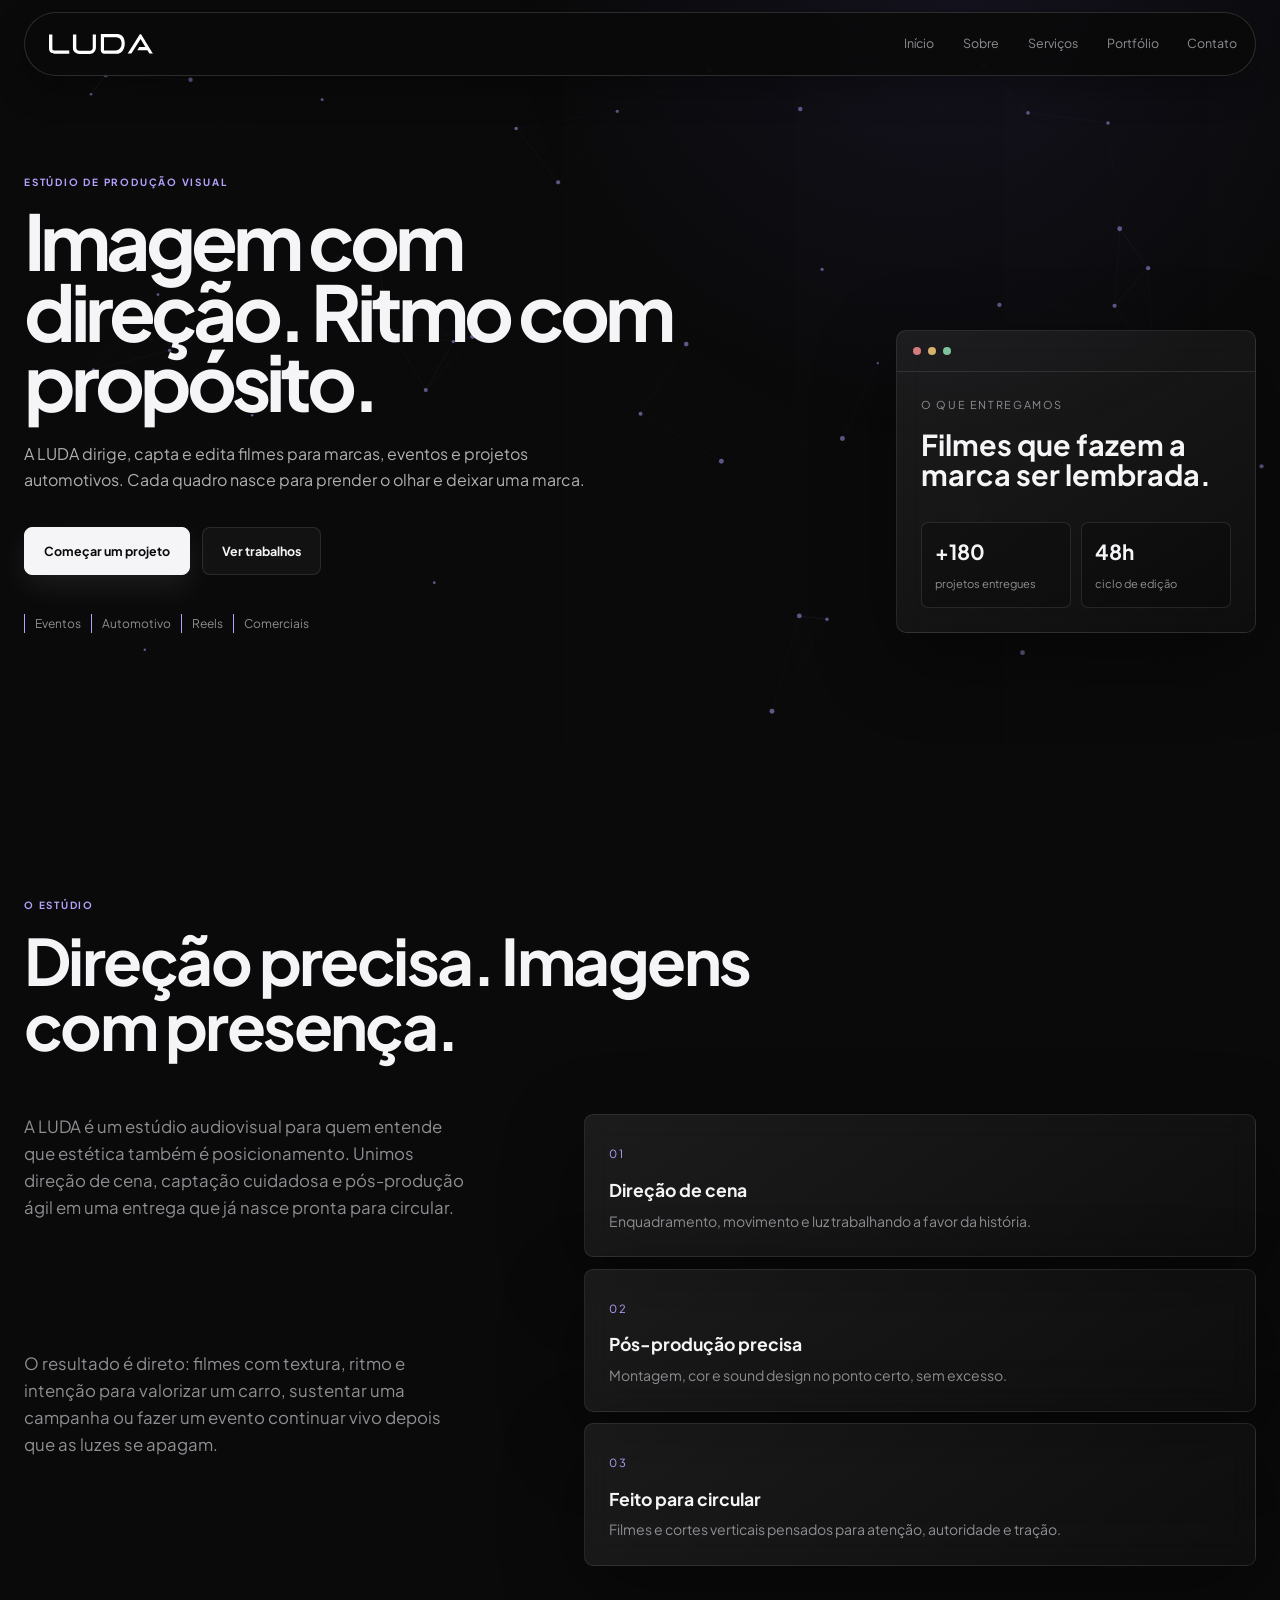
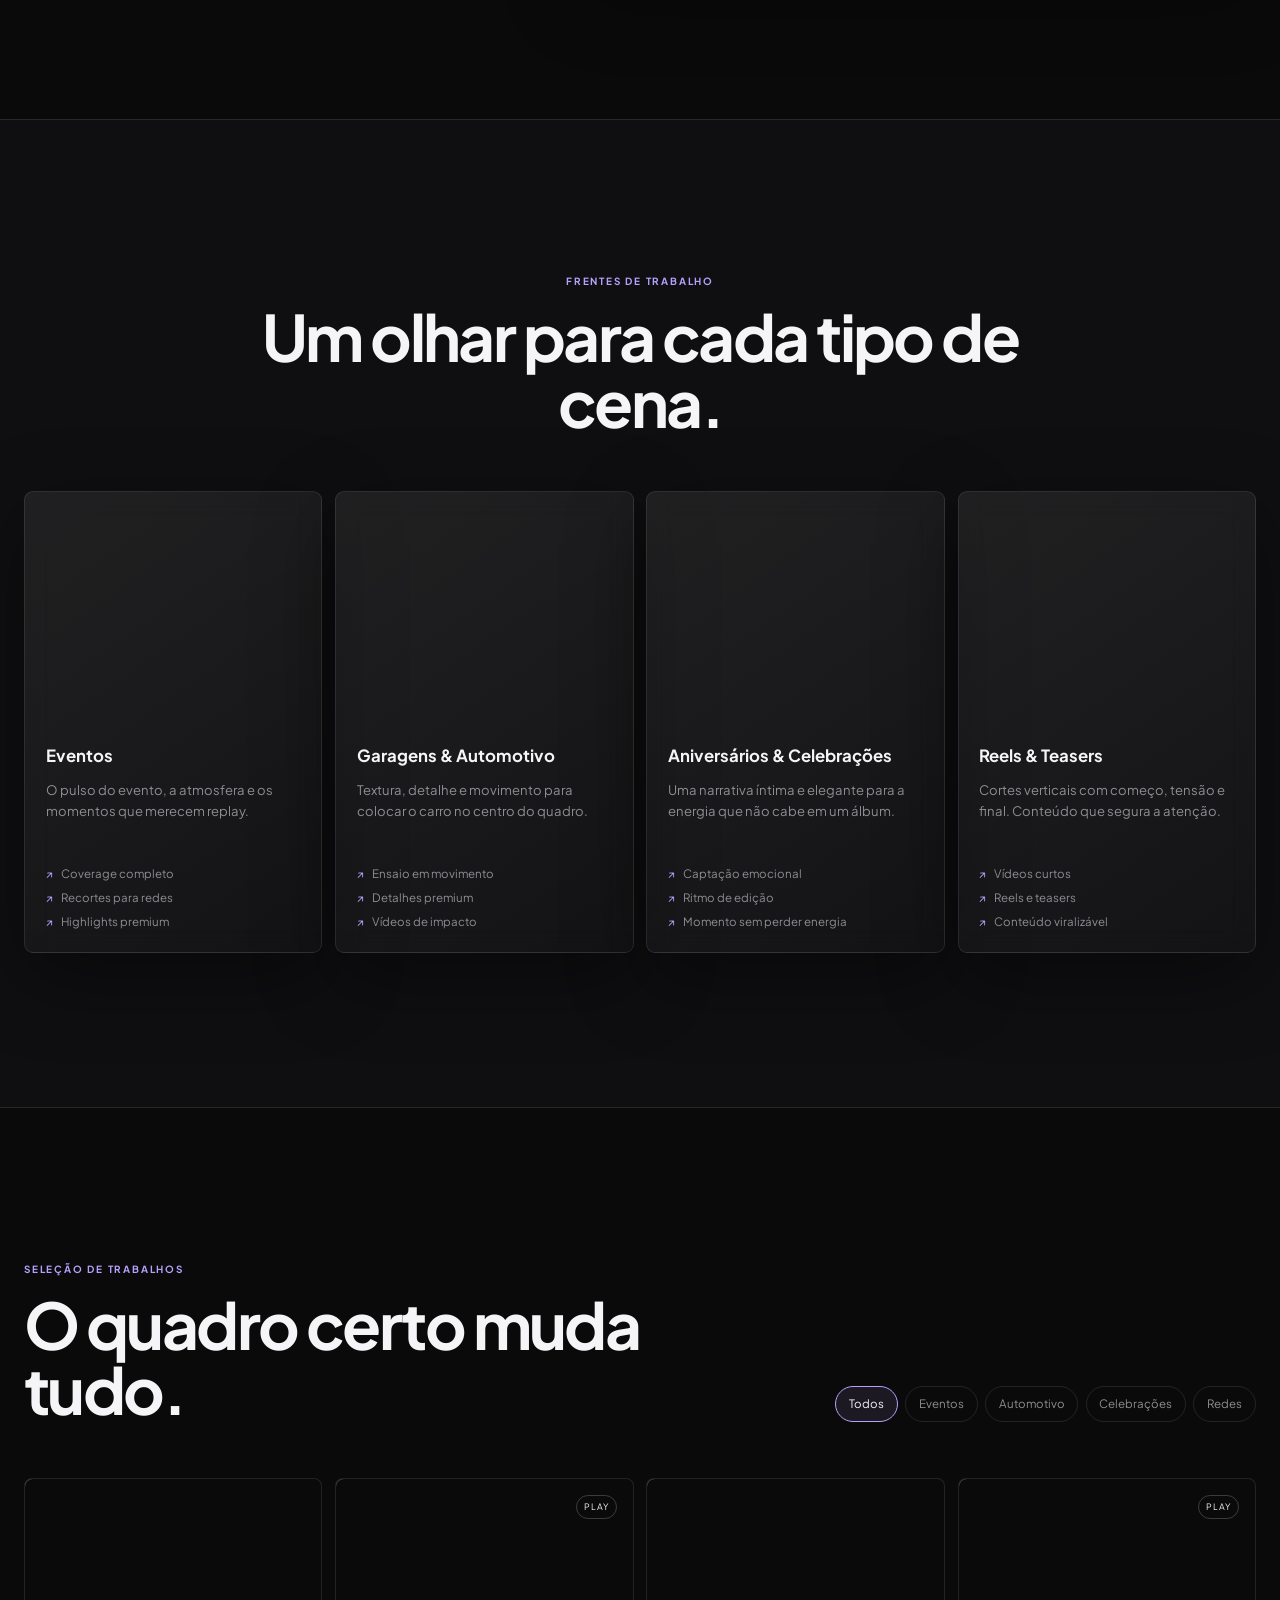
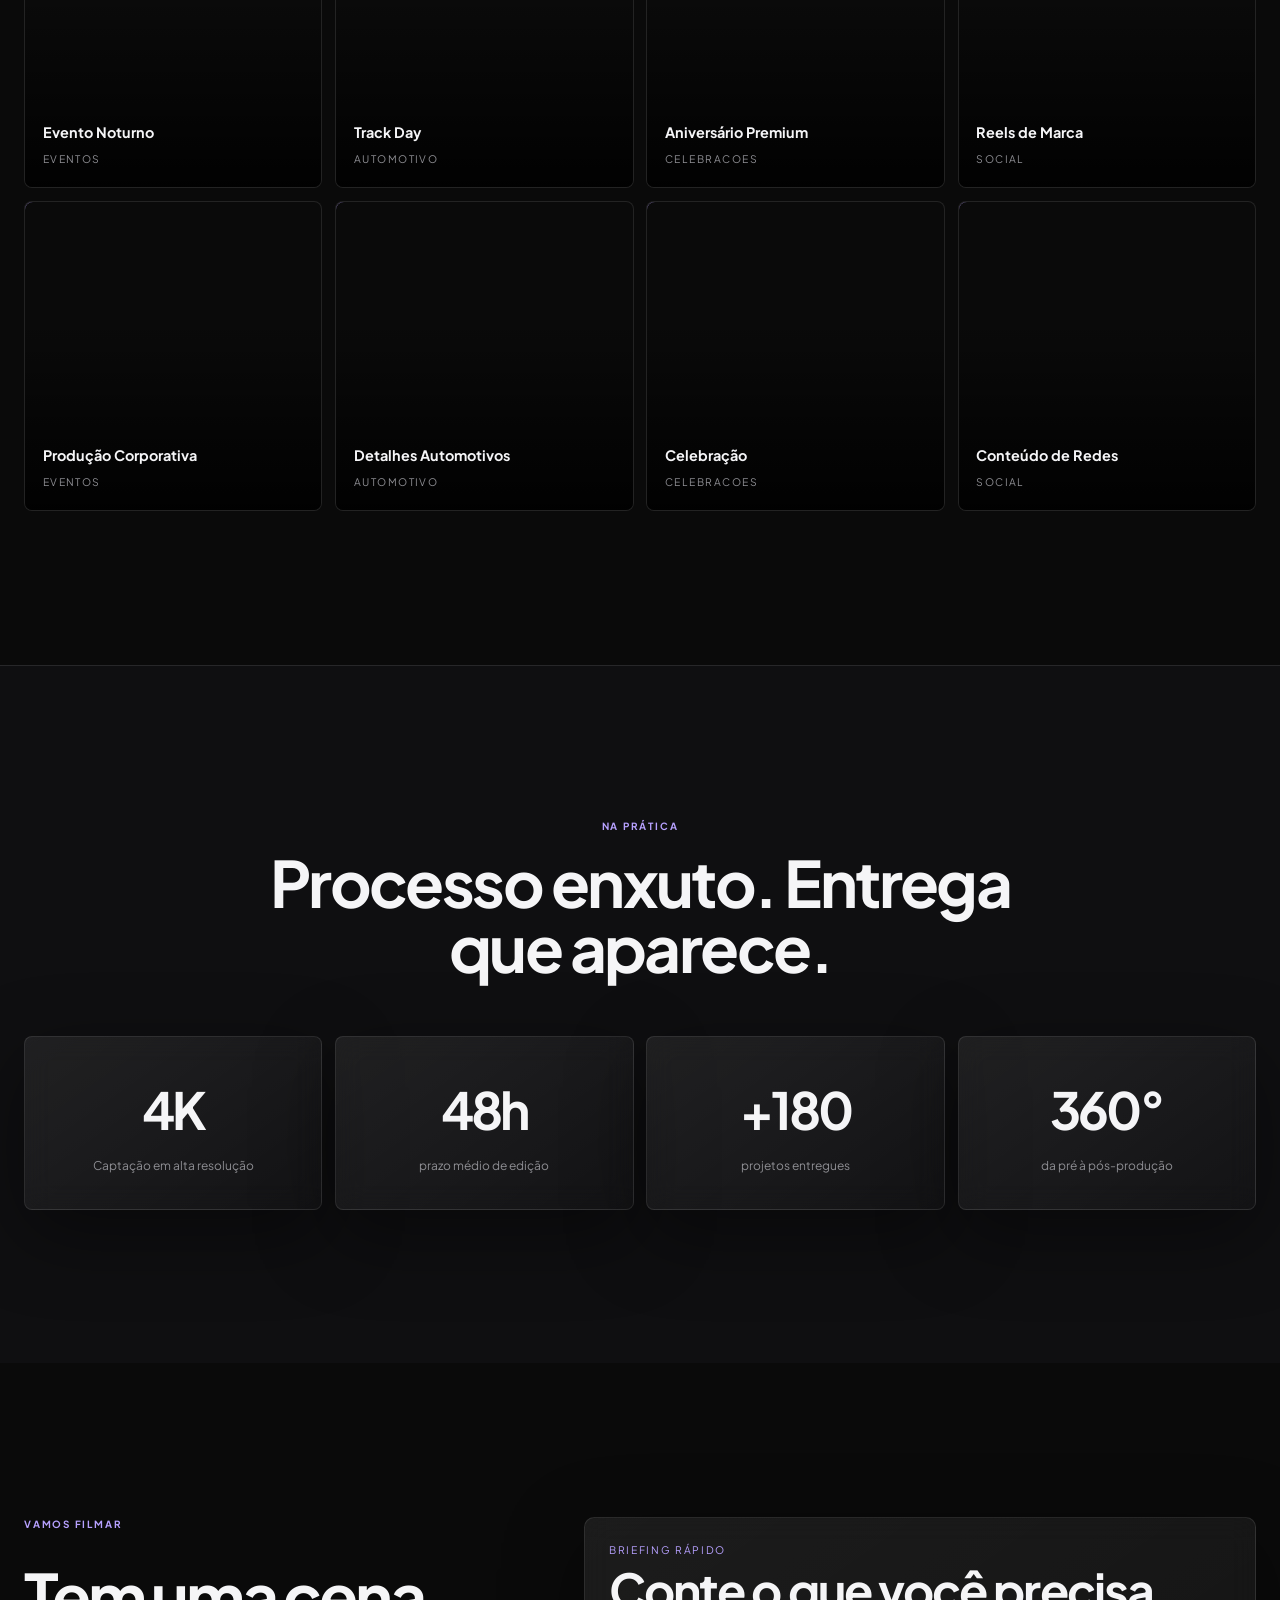
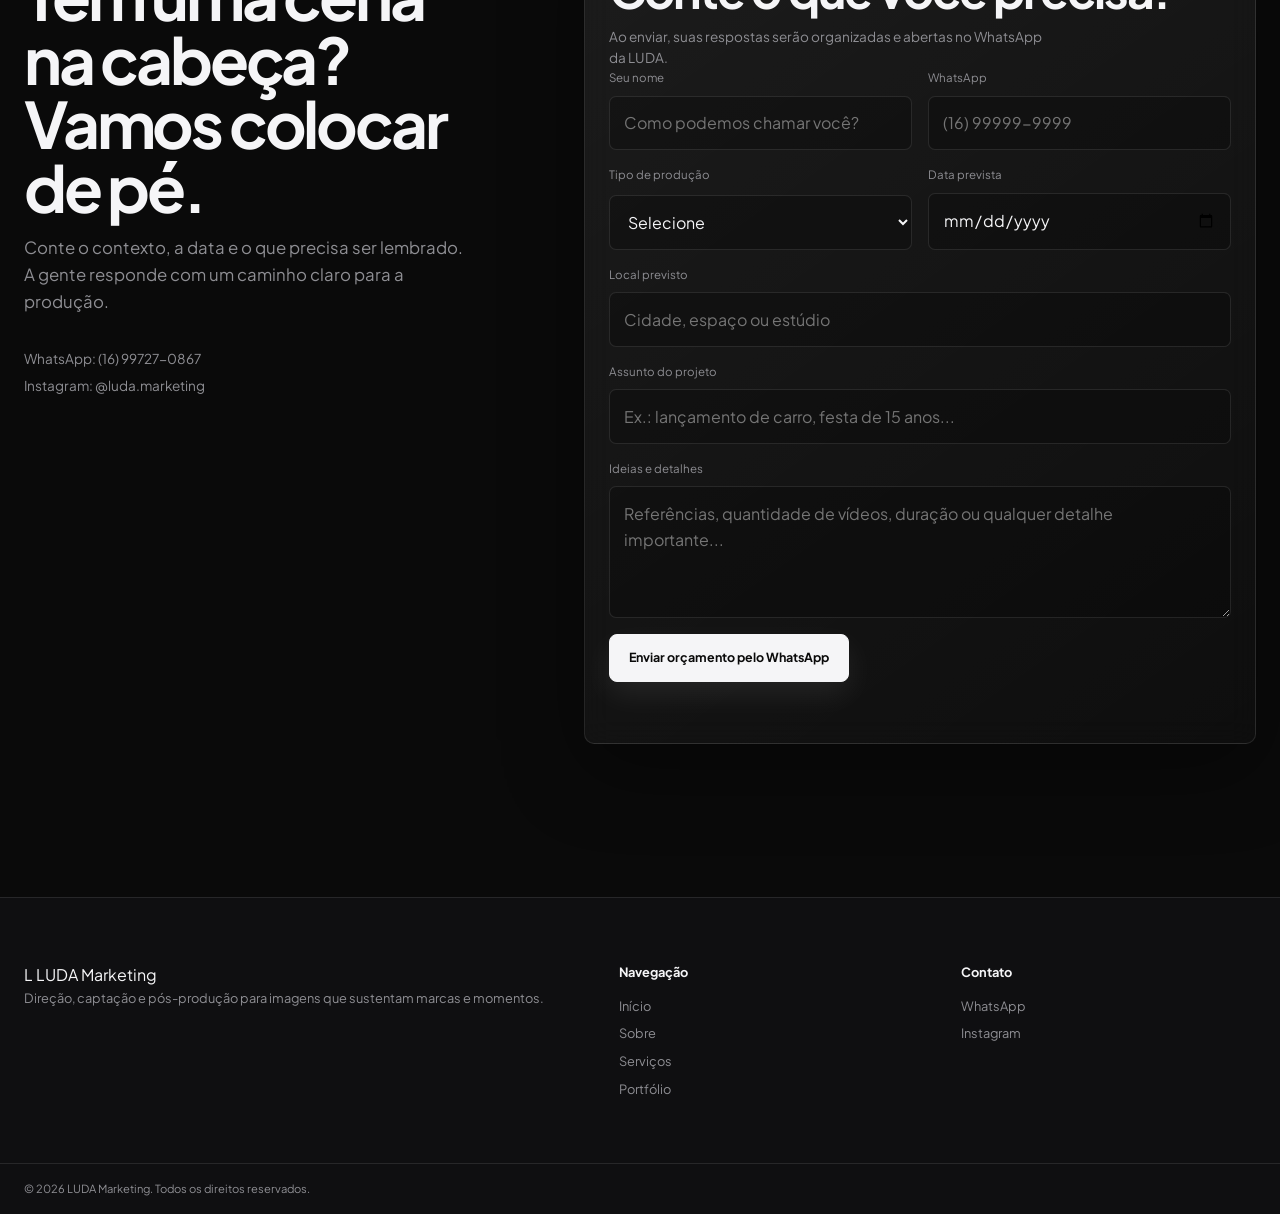
==== commit 5e4efb9a: "adiciona funcionalidade de navegação por pontos na lightbox e ajusta estilo do botão de fechar" ====
--- a/index.html
+++ b/index.html
@@ -352,7 +352,7 @@
     </footer>
 
     <div id="lightbox" class="lightbox" aria-hidden="true">
-      <button class="lightbox-close" aria-label="Fechar">×</button>
+      <button type="button" class="lightbox-close" aria-label="Fechar">×</button>
       <div class="lightbox-content">
         <div class="lightbox-header">
           <span class="lightbox-title" id="lightboxTitle">LUDA</span>
@@ -363,6 +363,7 @@
           <button type="button" class="lightbox-arrow" id="lightboxPrev" aria-label="Imagem anterior">&#8249;</button>
           <button type="button" class="lightbox-arrow" id="lightboxNext" aria-label="Próxima imagem">&#8250;</button>
         </div>
+        <div class="lightbox-dots" id="lightboxDots" aria-label="Posição na galeria"></div>
       </div>
     </div>
 
--- a/css/styles.css
+++ b/css/styles.css
@@ -25,34 +25,36 @@
 .eyebrow { color: var(--accent); font-size: .62rem; font-weight: 700; letter-spacing: .18em; text-transform: uppercase; margin-bottom: .9rem; }
 .section-heading { margin-bottom: 3.5rem; } .section-heading h2 { max-width: 760px; font-size: clamp(2.2rem, 5vw, 4.4rem); line-height: 1.02; letter-spacing: -.04em; font-weight: 700; } .section-heading.center { text-align: center; } .section-heading.center h2 { margin: 0 auto; }
 .inline-heading { display: flex; justify-content: space-between; align-items: end; gap: 2rem; }
-.site-header { position: sticky; top: 0; z-index: 100; background: rgba(10, 10, 10, .78); backdrop-filter: blur(18px); border-bottom: 1px solid var(--line); }
-.nav-wrap { min-height: 78px; display: flex; align-items: center; justify-content: space-between; gap: 2rem; } .brand-logo { width: 132px; filter: grayscale(1) brightness(3); }
-.main-nav { display: flex; gap: 1.8rem; color: var(--muted); font-size: .82rem; } .main-nav a, .contact-info a, .site-footer a { transition: color .4s var(--ease); } .main-nav a:hover, .main-nav a:focus-visible, .contact-info a:hover, .site-footer a:hover { color: var(--text); }
+.site-header { position: sticky; top: 12px; z-index: 100; background: transparent; }
+.nav-wrap { position: relative; min-height: 64px; display: flex; align-items: center; justify-content: space-between; gap: 2rem; padding: .5rem 1.1rem .5rem 1.5rem; border: 1px solid rgba(255,255,255,.14); border-radius: 999px; background: rgba(10,10,10,.88); box-shadow: 0 12px 35px rgba(0,0,0,.32); backdrop-filter: blur(18px); } .brand-logo { width: 104px; filter: grayscale(1) brightness(3); }
+.main-nav { display: flex; gap: 1.8rem; color: var(--muted); font-size: .78rem; } .main-nav a, .contact-info a, .site-footer a { transition: color .4s var(--ease); } .main-nav a:hover, .main-nav a:focus-visible, .contact-info a:hover, .site-footer a:hover { color: var(--text); }
 .nav-actions, .hero-actions, .submit-row { display: flex; flex-wrap: wrap; align-items: center; gap: .7rem; }
 .btn { position: relative; overflow: hidden; display: inline-flex; align-items: center; justify-content: center; min-height: 48px; border: 1px solid var(--line); border-radius: 8px; padding: .75rem 1.2rem; font-size: .78rem; font-weight: 700; transition: transform .5s var(--ease), background .5s var(--ease), border-color .5s var(--ease), box-shadow .5s var(--ease); }
 .btn::after { content: ''; position: absolute; inset: 0; background: linear-gradient(110deg, transparent 30%, rgba(255,255,255,.35), transparent 70%); transform: translateX(-130%); transition: transform .8s var(--ease); }
 .btn:hover::after, .btn:focus-visible::after { transform: translateX(130%); }
 .btn:hover, .btn:focus-visible { transform: translateY(-3px); border-color: var(--line-bright); } .btn-primary { color: #0a0a0a; background: var(--text); border-color: var(--text); box-shadow: 0 12px 30px rgba(255,255,255,.08); } .btn-primary:hover, .btn-primary:focus-visible { background: var(--accent); border-color: var(--accent); box-shadow: 0 16px 36px rgba(128,100,232,.22); } .btn-secondary, .btn-ghost { background: rgba(255,255,255,.035); color: var(--text); }
-.menu-toggle { display: none; width: 44px; height: 44px; border: 1px solid var(--line); border-radius: 8px; background: transparent; } .menu-toggle span { display: block; width: 18px; height: 1px; margin: 4px auto; background: var(--text); }
-.hero { min-height: min(850px, calc(100vh - 78px)); display: flex; align-items: center; overflow: hidden; isolation: isolate; } .hero-bg { position: absolute; inset: -4%; background: linear-gradient(90deg, rgba(10,10,10,.98) 0%, rgba(10,10,10,.84) 48%, rgba(10,10,10,.48)), url('https://images.unsplash.com/photo-1492684223066-81342ee5ff30?auto=format&fit=crop&w=1800&q=85') center/cover; filter: saturate(.55); animation: hero-drift 22s ease-in-out infinite alternate; transform: scale(1.04); } .hero-bg::after { content: ''; position: absolute; inset: 0; background: linear-gradient(105deg, transparent 20%, rgba(183,161,255,.08) 50%, transparent 80%); transform: translateX(-100%); animation: hero-sweep 14s ease-in-out infinite; } .hero-network { position: absolute; inset: 0; z-index: 0; width: 100%; height: 100%; opacity: .72; pointer-events: none; }
+.menu-toggle { display: none; width: 44px; height: 44px; border: 1px solid var(--line); border-radius: 50%; background: rgba(255,255,255,.04); } .menu-toggle span { display: block; width: 18px; height: 1px; margin: 4px auto; background: var(--text); transition: transform .4s var(--ease), opacity .4s var(--ease); }
+.hero { min-height: min(680px, calc(100vh - 96px)); padding: clamp(4rem, 8vh, 6rem) 0; display: flex; align-items: center; overflow: hidden; isolation: isolate; } .hero-bg { position: absolute; inset: -4%; background: linear-gradient(90deg, rgba(10,10,10,.98) 0%, rgba(10,10,10,.84) 48%, rgba(10,10,10,.48)), url('https://images.unsplash.com/photo-1492684223066-81342ee5ff30?auto=format&fit=crop&w=1800&q=85') center/cover; filter: saturate(.55); animation: hero-drift 22s ease-in-out infinite alternate; transform: scale(1.04); } .hero-bg::after { content: ''; position: absolute; inset: 0; background: linear-gradient(105deg, transparent 20%, rgba(183,161,255,.08) 50%, transparent 80%); transform: translateX(-100%); animation: hero-sweep 14s ease-in-out infinite; } .hero-network { position: absolute; inset: 0; z-index: 0; width: 100%; height: 100%; opacity: .72; pointer-events: none; }
 .hero-inner { position: relative; z-index: 1; display: grid; grid-template-columns: 1.25fr .75fr; gap: 4rem; align-items: end; } .hero-copy { max-width: 800px; } .hero-copy h1 { max-width: 680px; font-size: clamp(2.8rem, 6vw, 5.8rem); line-height: .92; letter-spacing: -.065em; margin-bottom: 1.5rem; } .hero-text { max-width: 570px; color: rgba(245,245,247,.7); font-size: 1rem; margin-bottom: 2.2rem; } .hero-actions { margin-bottom: 2.4rem; } .hero-pills { display: flex; flex-wrap: wrap; gap: .6rem; list-style: none; } .hero-pills li { color: var(--muted); border-left: 1px solid var(--accent); padding-left: .65rem; font-size: .75rem; }
 .hero-panel { justify-self: end; width: min(100%, 360px); } .glass-card, .point-card, .service-card, .metric-card, .lead-form, .admin-card { background: linear-gradient(145deg, rgba(255,255,255,.075), rgba(255,255,255,.018)); border: 1px solid var(--line); box-shadow: var(--shadow); backdrop-filter: blur(14px); } .glass-card { border-radius: 10px; overflow: hidden; } .panel-topline { display: flex; gap: .45rem; padding: 1rem; border-bottom: 1px solid var(--line); } .dot { width: 8px; height: 8px; border-radius: 50%; background: var(--muted); } .dot-red { background: #d77c7c; } .dot-yellow { background: #d9b46c; } .dot-green { background: #7dc59b; } .panel-body { padding: 1.5rem; } .panel-label { color: var(--muted); font-size: .68rem; letter-spacing: .15em; text-transform: uppercase; } .panel-body h2 { font-size: 1.8rem; line-height: 1.05; margin: 1rem 0 2rem; } .panel-metrics { display: grid; grid-template-columns: 1fr 1fr; gap: .6rem; } .panel-metrics div { padding: .8rem; background: rgba(0,0,0,.2); border: 1px solid var(--line); border-radius: 7px; } .panel-metrics strong { display: block; font-size: 1.3rem; } .panel-metrics span { color: var(--muted); font-size: .7rem; }
 .about-grid, .contact-grid { display: grid; grid-template-columns: .8fr 1.2fr; gap: 7rem; } .about-copy, .contact-copy { color: var(--muted); font-size: 1.05rem; } .about-copy { display: grid; gap: 1.4rem; } .about-points { display: grid; gap: .7rem; } .point-card { border-radius: 9px; padding: 1.5rem; transition: transform .5s var(--ease), border-color .5s var(--ease); } .point-card:hover { transform: translateX(8px); border-color: var(--line-bright); } .point-number { color: var(--accent); font-size: .7rem; letter-spacing: .16em; } .point-card h3 { margin: .7rem 0 .35rem; font-size: 1.1rem; } .point-card p { color: var(--muted); font-size: .88rem; }
 .services { background: var(--bg-soft); border-block: 1px solid var(--line); } .services-grid { display: grid; grid-template-columns: repeat(4, 1fr); gap: .8rem; } .service-card { border-radius: 9px; overflow: hidden; transition: transform .6s var(--ease), border-color .6s var(--ease); } .service-card:hover { transform: translateY(-8px); border-color: var(--line-bright); } .service-visual { height: 230px; background-position: center; background-size: cover; filter: grayscale(.35); transition: transform .8s var(--ease), filter .8s var(--ease); } .service-card:hover .service-visual { transform: scale(1.04); filter: grayscale(0); } .visual-eventos { background-image: url('https://images.unsplash.com/photo-1511578314322-379afb476865?auto=format&fit=crop&w=900&q=80'); } .visual-automotivo { background-image: url('https://images.unsplash.com/photo-1503376780353-7e6692767b70?auto=format&fit=crop&w=900&q=80'); } .visual-aniversarios { background-image: url('https://images.unsplash.com/photo-1529156069898-49953e39b3ac?auto=format&fit=crop&w=900&q=80'); } .visual-social { background-image: url('https://images.unsplash.com/photo-1492691527719-9d1e07e534b4?auto=format&fit=crop&w=900&q=80'); } .service-copy { padding: 1.3rem; } .service-copy h3 { font-size: 1.05rem; margin-bottom: .6rem; } .service-copy p { min-height: 86px; color: var(--muted); font-size: .82rem; } .service-copy ul { list-style: none; display: grid; gap: .35rem; color: var(--muted); font-size: .72rem; } .service-copy li::before { content: '↗'; color: var(--accent); margin-right: .5rem; }
 .filter-group { display: flex; flex-wrap: wrap; gap: .45rem; } .filter-btn { color: var(--muted); background: transparent; border: 1px solid var(--line); border-radius: 999px; padding: .5rem .8rem; font-size: .72rem; transition: all .4s var(--ease); } .filter-btn.active, .filter-btn:hover { color: var(--text); border-color: var(--accent); background: rgba(183,161,255,.1); }
-.gallery-grid { display: grid; grid-template-columns: repeat(4, 1fr); gap: .8rem; } .gallery-item { min-height: 310px; position: relative; overflow: hidden; border: 1px solid var(--line); border-radius: 8px; background-position: center; background-size: cover; cursor: pointer; transition: transform .6s var(--ease), border-color .6s var(--ease); } .gallery-item::before { content: ''; position: absolute; inset: 0; background: linear-gradient(180deg, transparent 38%, rgba(0,0,0,.88)); transition: background .6s var(--ease); } .gallery-item:hover { transform: translateY(-6px); border-color: var(--line-bright); } .gallery-item:hover::before { background: linear-gradient(180deg, rgba(0,0,0,.08), rgba(0,0,0,.9)); } .gallery-meta { position: absolute; inset: auto 0 0; z-index: 1; padding: 1.1rem; } .gallery-meta strong { display: block; font-size: .9rem; } .gallery-meta span { color: var(--muted); font-size: .65rem; letter-spacing: .14em; text-transform: uppercase; } .gallery-item.video::after { content: 'PLAY'; position: absolute; top: 1rem; right: 1rem; color: var(--text); border: 1px solid var(--line-bright); border-radius: 999px; padding: .25rem .45rem; font-size: .55rem; letter-spacing: .1em; }
+.gallery-grid { display: grid; grid-template-columns: repeat(4, 1fr); gap: .8rem; } .gallery-item { min-height: 310px; position: relative; overflow: hidden; border: 1px solid var(--line); border-radius: 8px; background-position: center; background-size: cover; cursor: pointer; transition: transform .6s var(--ease), border-color .6s var(--ease); } .gallery-item::before { content: ''; position: absolute; inset: 0; background: linear-gradient(180deg, transparent 38%, rgba(0,0,0,.88)); transition: background .6s var(--ease); } .gallery-item:hover { transform: translateY(-6px); border-color: var(--line-bright); } .gallery-item:hover::before { background: linear-gradient(180deg, rgba(0,0,0,.08), rgba(0,0,0,.9)); } .gallery-led { position: absolute; inset: -1px; z-index: 2; padding: 1px; border-radius: 9px; background: conic-gradient(from 0deg, transparent 0 72%, rgba(183,161,255,.08) 79%, var(--accent) 86%, transparent 94%); -webkit-mask: linear-gradient(#000 0 0) content-box, linear-gradient(#000 0 0); mask: linear-gradient(#000 0 0) content-box, linear-gradient(#000 0 0); -webkit-mask-composite: xor; mask-composite: exclude; opacity: .75; pointer-events: none; animation: led-spin 5s linear infinite; } .gallery-meta { position: absolute; inset: auto 0 0; z-index: 1; padding: 1.1rem; } .gallery-meta strong { display: block; font-size: .9rem; } .gallery-meta span { color: var(--muted); font-size: .65rem; letter-spacing: .14em; text-transform: uppercase; } .gallery-item.video::after { content: 'PLAY'; position: absolute; top: 1rem; right: 1rem; color: var(--text); border: 1px solid var(--line-bright); border-radius: 999px; padding: .25rem .45rem; font-size: .55rem; letter-spacing: .1em; }
 .metrics { background: var(--bg-soft); border-top: 1px solid var(--line); } .metrics-grid { display: grid; grid-template-columns: repeat(4, 1fr); gap: .8rem; } .metric-card { border-radius: 8px; padding: 2rem 1rem; text-align: center; } .metric-card strong { display: block; color: var(--text); font-size: clamp(2rem, 4vw, 3.5rem); letter-spacing: -.06em; } .metric-card span { color: var(--muted); font-size: .75rem; }
 .contact-grid { align-items: start; } .contact-copy { display: grid; gap: 1rem; } .contact-copy h2 { color: var(--text); font-size: clamp(2.3rem, 5vw, 4.5rem); line-height: 1; letter-spacing: -.05em; } .contact-info { display: grid; gap: .35rem; margin-top: 1rem; font-size: .85rem; } .lead-form { border-radius: 10px; padding: 1.5rem; } .field-row { display: grid; grid-template-columns: 1fr 1fr; gap: 1rem; } .lead-form label, .form-stack label { display: grid; gap: .5rem; margin-bottom: 1rem; } .lead-form span, .form-stack span, .media-upload-field > span { color: var(--muted); font-size: .72rem; } .lead-form input, .lead-form select, .lead-form textarea, .form-stack input, .form-stack textarea, .form-stack select, .admin-form input, .admin-form textarea, .admin-form select { width: 100%; color: var(--text); background: rgba(0,0,0,.22); border: 1px solid var(--line); border-radius: 7px; padding: .85rem .9rem; outline: 0; transition: border-color .4s var(--ease), box-shadow .4s var(--ease); } .lead-form input:focus, .lead-form select:focus, .lead-form textarea:focus, .form-stack input:focus, .form-stack textarea:focus, .form-stack select:focus { border-color: var(--accent); box-shadow: 0 0 0 3px rgba(183,161,255,.12); }
 .contact-cta { display: grid; align-content: center; gap: 1rem; min-height: 280px; padding: clamp(1.5rem, 4vw, 3rem); border: 1px solid var(--line); border-radius: 10px; background: linear-gradient(135deg, rgba(183,161,255,.14), rgba(255,255,255,.025) 55%); box-shadow: var(--shadow); } .contact-cta-label { color: var(--accent); font-size: .65rem; letter-spacing: .16em; text-transform: uppercase; } .contact-cta h3, .lead-form h3 { font-size: clamp(1.8rem, 4vw, 3rem); line-height: 1; letter-spacing: -.04em; margin-bottom: .7rem; } .contact-cta > p:not(.contact-cta-label), .form-intro { max-width: 440px; color: var(--muted); font-size: .85rem; } .lead-form .contact-cta-label { display: block; margin-bottom: .5rem; }
 .form-message { min-height: 1.5rem; margin-top: .8rem; color: var(--muted); font-size: .8rem; } .form-message.success { color: var(--success); } .form-message.error { color: #ff9d9d; } .site-footer { padding-top: 4rem; background: var(--bg-soft); border-top: 1px solid var(--line); } .footer-grid { display: grid; grid-template-columns: 1.3fr .7fr .7fr; gap: 3rem; padding-bottom: 4rem; } .footer-brand { margin-bottom: 1rem; } .footer-grid p, .site-footer li { color: var(--muted); font-size: .8rem; } .site-footer h3 { margin-bottom: .8rem; font-size: .8rem; } .site-footer ul { list-style: none; display: grid; gap: .45rem; } .footer-bottom { padding: 1rem 0; border-top: 1px solid var(--line); color: var(--muted); font-size: .7rem; }
-.lightbox { position: fixed; inset: 0; z-index: 200; display: none; align-items: center; justify-content: center; padding: 1rem; background: rgba(0,0,0,.94); } .lightbox.active { display: flex; } .lightbox-content { position: relative; width: min(100%, 1000px); display: grid; place-items: center; } .lightbox-content img, .lightbox-content video { width: 100%; max-height: 80vh; object-fit: contain; border: 1px solid var(--line); border-radius: 8px; background: #000; } .lightbox-header { position: absolute; top: -2.8rem; left: 0; } .lightbox-title { color: var(--text); font-size: .75rem; letter-spacing: .14em; text-transform: uppercase; } .lightbox-nav { position: absolute; inset: 50% 0 auto; display: flex; justify-content: space-between; transform: translateY(-50%); pointer-events: none; } .lightbox-arrow, .lightbox-close { display: grid; place-items: center; width: 44px; height: 44px; color: var(--text); background: rgba(10,10,10,.8); border: 1px solid var(--line-bright); border-radius: 50%; } .lightbox-nav button { pointer-events: auto; } .lightbox-close { position: absolute; top: 1rem; right: 1rem; z-index: 201; font-size: 1.2rem; }
+.lightbox { position: fixed; inset: 0; z-index: 200; display: none; align-items: center; justify-content: center; padding: 4.5rem 6rem 4rem; background: rgba(0,0,0,.94); } .lightbox.active { display: flex; } .lightbox-content { position: relative; width: fit-content; max-width: 100%; height: fit-content; max-height: calc(100vh - 8rem); display: grid; place-items: center; } .lightbox-content img, .lightbox-content video { display: block; width: auto; height: auto; max-width: min(100%, calc(100vw - 12rem)); max-height: calc(100vh - 8rem); object-fit: contain; border: 1px solid var(--line); border-radius: 8px; background: #000; transition: opacity .16s ease; } .lightbox-header { position: absolute; top: -2.8rem; left: 0; } .lightbox-title { color: var(--text); font-size: .75rem; letter-spacing: .14em; text-transform: uppercase; } .lightbox-nav { position: absolute; inset: 50% -3.5rem auto; display: flex; justify-content: space-between; transform: translateY(-50%); pointer-events: none; } .lightbox-arrow, .lightbox-close { display: grid; place-items: center; width: 44px; height: 44px; color: var(--text); background: rgba(10,10,10,.8); border: 1px solid var(--line-bright); border-radius: 50%; } .lightbox-nav button { pointer-events: auto; } .lightbox-close { position: fixed; top: 1.2rem; right: 1.2rem; z-index: 201; font-size: 1.2rem; } .lightbox-dots { position: absolute; bottom: -2.2rem; left: 0; right: 0; display: flex; justify-content: center; gap: .45rem; } .lightbox-dot { width: 7px; height: 7px; padding: 0; border: 0; border-radius: 50%; background: rgba(255,255,255,.35); transition: transform .25s var(--ease), background .25s var(--ease); } .lightbox-dot.active { background: var(--text); transform: scale(1.35); }
 .admin-shell { min-height: 100vh; display: flex; align-items: center; justify-content: center; padding: 5rem 1.5rem; } .admin-card { width: min(1100px, 100%); border-radius: 10px; overflow: hidden; } .admin-header { display: flex; justify-content: space-between; align-items: center; gap: 1rem; padding: 1.4rem 1.6rem; border-bottom: 1px solid var(--line); } .admin-grid { display: grid; grid-template-columns: .9fr 1.1fr; gap: 1rem; padding: 1rem; } .admin-panel, .admin-form, .login-card { padding: 1.3rem; border: 1px solid var(--line); border-radius: 8px; background: rgba(255,255,255,.025); } .login-card { width: min(460px, 100%); margin: auto; } .form-stack { display: grid; gap: .6rem; } .admin-list { list-style: none; display: grid; gap: .6rem; margin-top: 1rem; } .admin-list li { display: flex; justify-content: space-between; align-items: center; gap: .7rem; padding: .7rem; border: 1px solid var(--line); border-radius: 7px; font-size: .8rem; } .delete-btn { color: #ffc1c1; background: rgba(255,100,100,.08); border: 1px solid rgba(255,100,100,.25); border-radius: 6px; padding: .45rem .65rem; font-size: .7rem; }
-.media-upload-field { display: grid; gap: .55rem; } .media-dropzone { display: grid; place-items: center; gap: .35rem; min-height: 140px; padding: 1.2rem; text-align: center; border: 1px dashed var(--accent); border-radius: 8px; background: rgba(183,161,255,.06); cursor: pointer; } .media-dropzone:hover, .media-dropzone.is-dragging { background: rgba(183,161,255,.15); } .media-dropzone small, .media-preview-details small { color: var(--muted); font-size: .7rem; } .media-dropzone input { display: none; } .media-preview-list { display: grid; gap: .5rem; } .media-preview { display: grid; grid-template-columns: 58px minmax(0,1fr) auto; align-items: center; gap: .7rem; padding: .5rem; border: 1px solid var(--line); border-radius: 7px; } .media-preview-thumb { width: 58px; height: 48px; object-fit: cover; border-radius: 5px; background: #000; } .media-preview-details { min-width: 0; display: grid; gap: .15rem; } .media-preview-details strong { overflow: hidden; text-overflow: ellipsis; white-space: nowrap; font-size: .75rem; }
+.media-upload-field { display: grid; gap: .55rem; } .media-dropzone { display: grid; place-items: center; gap: .35rem; min-height: 140px; padding: 1.2rem; text-align: center; border: 1px dashed var(--accent); border-radius: 8px; background: rgba(183,161,255,.06); cursor: pointer; } .media-dropzone:hover, .media-dropzone.is-dragging { background: rgba(183,161,255,.15); } .media-dropzone small, .media-preview-details small { color: var(--muted); font-size: .7rem; } .media-dropzone input { display: none; } .media-preview-list { display: grid; gap: .5rem; } .media-preview { display: grid; grid-template-columns: 58px minmax(0,1fr) auto auto; align-items: center; gap: .7rem; padding: .5rem; border: 1px solid var(--line); border-radius: 7px; } .media-preview-thumb { width: 58px; height: 48px; object-fit: cover; border-radius: 5px; background: #000; } .media-preview-details { min-width: 0; display: grid; gap: .15rem; } .media-preview-details strong { overflow: hidden; text-overflow: ellipsis; white-space: nowrap; font-size: .75rem; } .cover-choice { display: grid; justify-items: center; gap: .2rem; color: var(--muted); font-size: .65rem; } .cover-choice input { width: 16px; height: 16px; accent-color: var(--accent); } .cover-preview { display: flex; align-items: center; gap: .6rem; color: var(--muted); font-size: .7rem; }
 .hidden { display: none !important; } .reveal { opacity: 0; transform: translateY(28px); transition: opacity .9s var(--ease), transform .9s var(--ease); } .reveal.is-visible { opacity: 1; transform: none; } .stagger-item { transition-delay: calc(var(--index, 0) * 80ms); }
+@keyframes led-spin { to { transform: rotate(360deg); } }
 @keyframes hero-drift { 0% { transform: scale(1.04) translate3d(0, 0, 0); } 100% { transform: scale(1.1) translate3d(-1.5%, -1%, 0); } }
 @keyframes hero-sweep { 0%, 35% { transform: translateX(-100%); opacity: 0; } 48% { opacity: 1; } 65%, 100% { transform: translateX(100%); opacity: 0; } }
 @keyframes panel-float { 0%, 100% { transform: translateY(0); } 50% { transform: translateY(-10px); } }
 .hero-panel { animation: panel-float 7s ease-in-out infinite; }
 @media (max-width: 980px) { .hero-inner, .about-grid, .contact-grid { grid-template-columns: 1fr; gap: 3rem; } .hero-panel { justify-self: start; } .services-grid, .gallery-grid { grid-template-columns: repeat(2, 1fr); } .admin-grid { grid-template-columns: 1fr; } }
-@media (max-width: 760px) { :root { --container: min(100% - 2rem, 600px); } .main-nav { display: none; } .menu-toggle { display: block; } .site-header.is-open .main-nav { display: grid; position: absolute; top: 78px; left: 0; right: 0; padding: 1.2rem; background: var(--bg-soft); border-bottom: 1px solid var(--line); } .hero { min-height: 760px; align-items: end; padding-bottom: 5rem; } .hero-inner { gap: 2.5rem; } .hero-panel { width: min(100%, 330px); } .hero-copy h1 { font-size: clamp(3.2rem, 16vw, 5.5rem); } .services-grid, .gallery-grid, .metrics-grid, .field-row, .footer-grid { grid-template-columns: 1fr; } .inline-heading { align-items: start; flex-direction: column; } .gallery-item { min-height: 260px; } .service-copy p { min-height: auto; } }
+@media (max-width: 760px) { :root { --container: min(100% - 2.5rem, 600px); } html { font-size: 90%; } .site-header { top: 10px; } .nav-wrap { min-height: 58px; padding: .45rem .75rem .45rem 1.1rem; } .brand-logo { width: 94px; } .main-nav { display: none; } .menu-toggle { display: block; } .site-header.is-open .main-nav { display: grid; position: absolute; top: calc(100% + .7rem); left: 0; right: 0; gap: 0; padding: .65rem; background: rgba(10,10,10,.94); border: 1px solid var(--line); border-radius: 24px; box-shadow: 0 18px 45px rgba(0,0,0,.42); } .site-header.is-open .main-nav a { padding: .75rem 1rem; border-radius: 14px; } .site-header.is-open .main-nav a:hover, .site-header.is-open .main-nav a:focus-visible { background: rgba(183,161,255,.1); } .site-header.is-open .menu-toggle span:first-child { transform: translateY(5px) rotate(45deg); } .site-header.is-open .menu-toggle span:nth-child(2) { opacity: 0; } .site-header.is-open .menu-toggle span:last-child { transform: translateY(-5px) rotate(-45deg); } .hero { min-height: 0; padding: 3.5rem 0 3rem; align-items: end; } .hero-inner { gap: 2rem; } .hero-panel { width: min(100%, 330px); } .hero-copy h1 { font-size: clamp(3.2rem, 16vw, 5.5rem); } .services-grid, .gallery-grid, .metrics-grid, .field-row, .footer-grid { grid-template-columns: 1fr; } .inline-heading { align-items: start; flex-direction: column; } .gallery-item { min-height: 260px; } .service-copy p { min-height: auto; } .media-preview { grid-template-columns: 48px minmax(0, 1fr) auto; } .cover-choice { grid-column: 2; justify-self: start; } }
+@media (max-width: 760px) { :root { --container: min(100% - 2.5rem, 600px); } html { font-size: 90%; } .site-header { top: 10px; } .nav-wrap { min-height: 58px; padding: .45rem .75rem .45rem 1.1rem; } .brand-logo { width: 94px; } .main-nav { display: none; } .menu-toggle { display: block; } .site-header.is-open .main-nav { display: grid; position: absolute; top: calc(100% + .7rem); left: 0; right: 0; gap: 0; padding: .65rem; background: rgba(10,10,10,.94); border: 1px solid var(--line); border-radius: 24px; box-shadow: 0 18px 45px rgba(0,0,0,.42); } .site-header.is-open .main-nav a { padding: .75rem 1rem; border-radius: 14px; } .site-header.is-open .main-nav a:hover, .site-header.is-open .main-nav a:focus-visible { background: rgba(183,161,255,.1); } .site-header.is-open .menu-toggle span:first-child { transform: translateY(5px) rotate(45deg); } .site-header.is-open .menu-toggle span:nth-child(2) { opacity: 0; } .site-header.is-open .menu-toggle span:last-child { transform: translateY(-5px) rotate(-45deg); } .hero { min-height: 0; padding: 3.5rem 0 3rem; align-items: end; } .hero-inner { gap: 2rem; } .hero-panel { width: min(100%, 330px); } .hero-copy h1 { font-size: clamp(3.2rem, 16vw, 5.5rem); } .services-grid, .gallery-grid, .metrics-grid, .field-row, .footer-grid { grid-template-columns: 1fr; } .inline-heading { align-items: start; flex-direction: column; } .gallery-item { min-height: 260px; } .service-copy p { min-height: auto; } .media-preview { grid-template-columns: 48px minmax(0, 1fr) auto; } .cover-choice { grid-column: 2; justify-self: start; } .lightbox { padding: 4rem 3.25rem 3.5rem; } .lightbox-content { max-height: calc(100vh - 8rem); } .lightbox-content img, .lightbox-content video { max-width: calc(100vw - 6.5rem); max-height: calc(100vh - 8rem); } .lightbox-nav { inset-inline: -2.35rem; } .lightbox-arrow { width: 38px; height: 38px; } .lightbox-dots { bottom: -1.8rem; } }
 @media (prefers-reduced-motion: reduce) { html { scroll-behavior: auto; } *, *::before, *::after { animation-duration: .01ms !important; transition-duration: .01ms !important; } .reveal { opacity: 1; transform: none; } }
